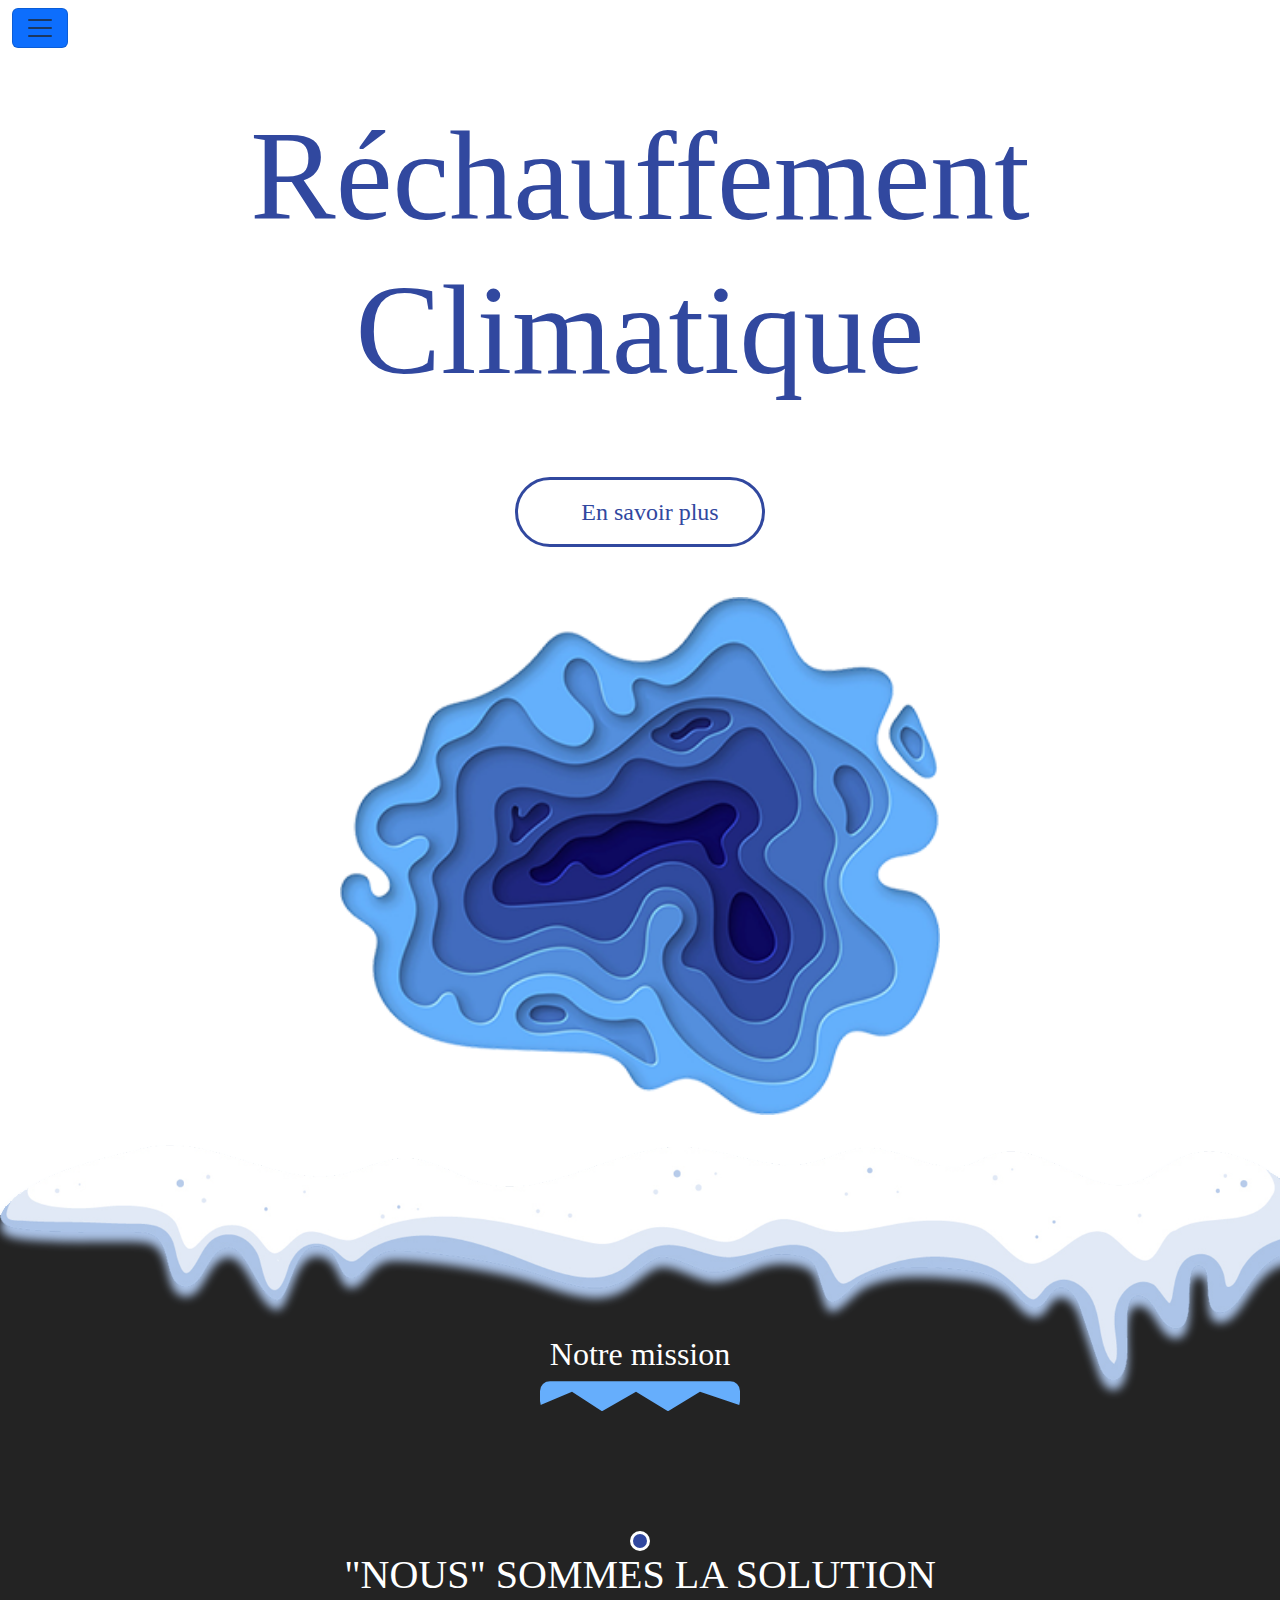
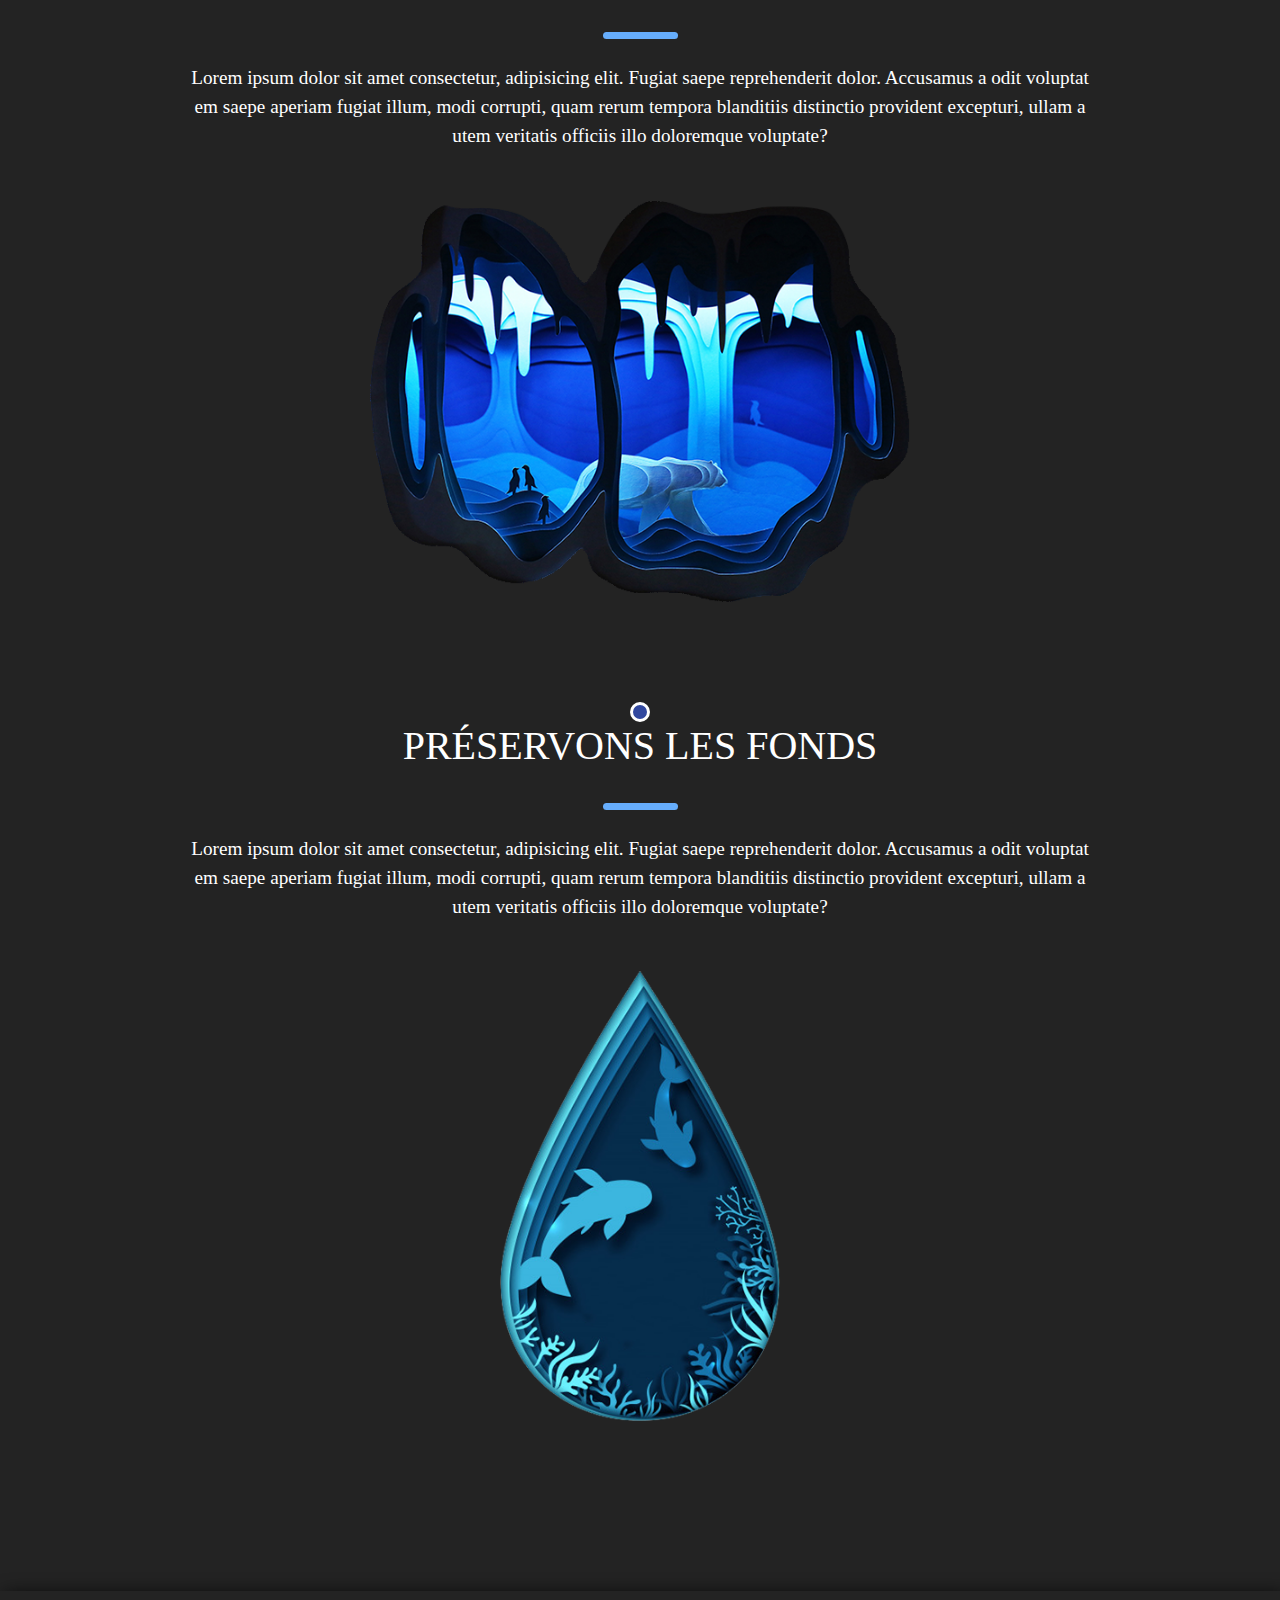
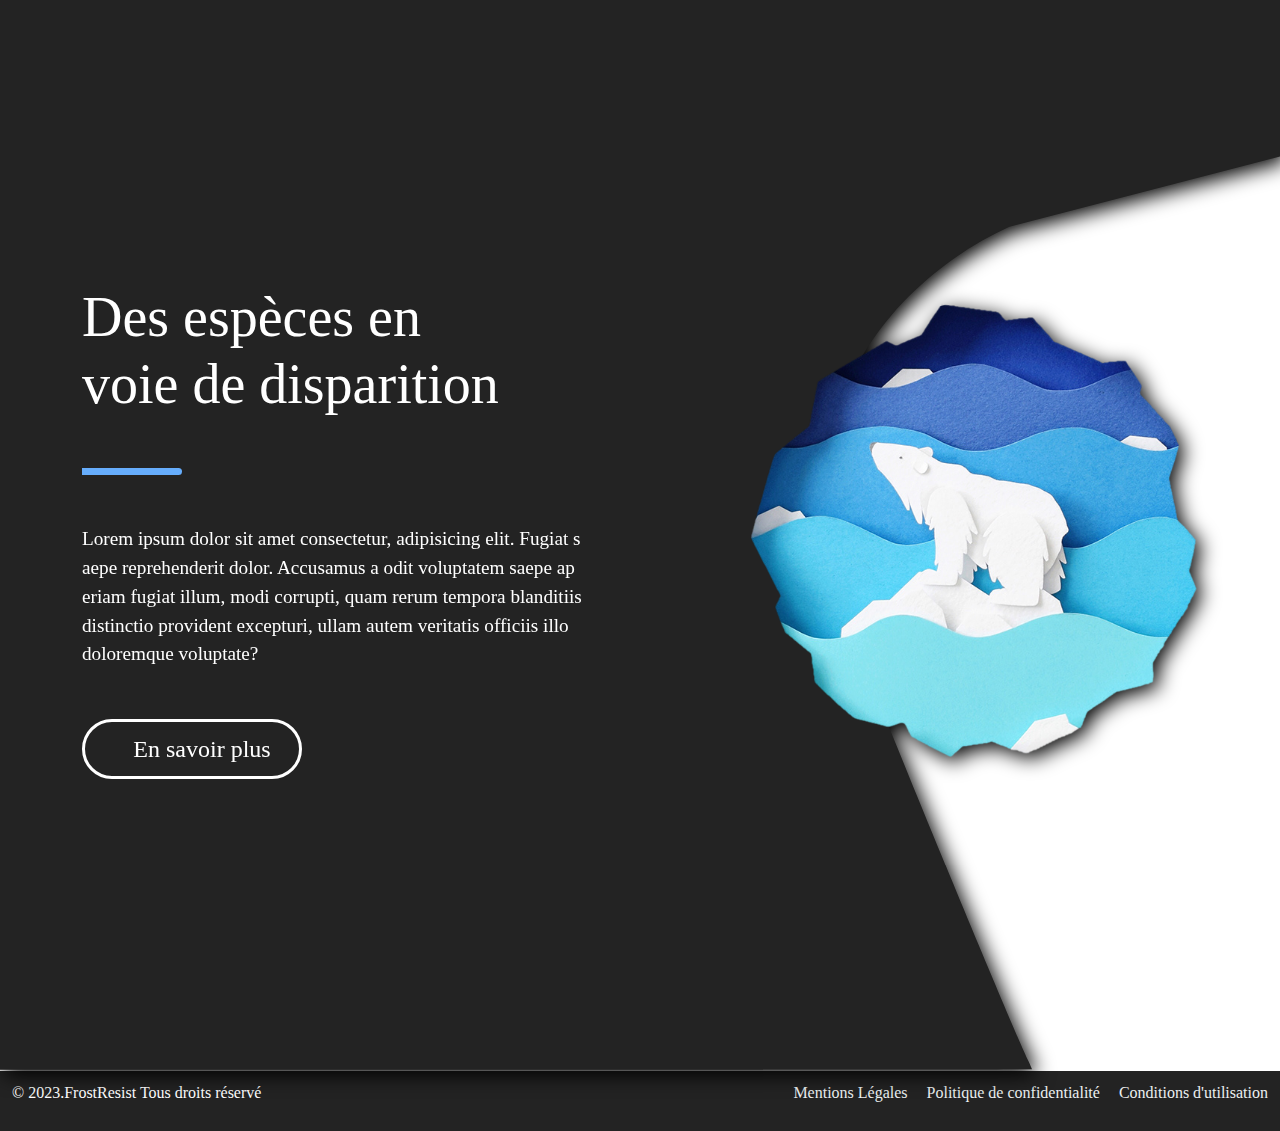
==== Pages/index.html @ 6182c0c3 "Add section footer" ====
<!DOCTYPE html>
<html lang="fr">

<head>
    <meta charset="UTF-8">
    <meta name="viewport" content="width=device-width, initial-scale=1.0">
    <link rel="stylesheet" href="../Assets/Bootstrap/bootstrap.min.css">
    <link rel="stylesheet" href="../Assets/CSS/styles.css">
    <link rel="stylesheet" href="https://cdnjs.cloudflare.com/ajax/libs/font-awesome/6.5.1/css/all.min.css"
        integrity="sha512-DTOQO9RWCH3ppGqcWaEA1BIZOC6xxalwEsw9c2QQeAIftl+Vegovlnee1c9QX4TctnWMn13TZye+giMm8e2LwA=="
        crossorigin="anonymous" referrerpolicy="no-referrer" />
    <link href="https://db.onlinewebfonts.com/c/6a17929c7360288d1242981da7712dc3?family=Torus+Notched" rel="stylesheet">
    <title>Climat</title>
</head>

<body>

    <!-- Start Header -->
    <header>
        <nav class="navbar navbar-light fixed-top">
            <div class="container-fluid">
              <button class="navbar-toggler bg-primary" type="button" data-bs-toggle="offcanvas" data-bs-target="#offcanvasDarkNavbar" aria-controls="offcanvasDarkNavbar" aria-label="Toggle navigation">
                <span class="navbar-toggler-icon"></span>
              </button>
              
              <div class="offcanvas offcanvas-start text-bg-light" tabindex="-1" id="offcanvasDarkNavbar" aria-labelledby="offcanvasDarkNavbarLabel">
                <div class="offcanvas-header">
                  <h5 class="offcanvas-title" id="offcanvasDarkNavbarLabel">Menu de Navigation</h5>
                  <button type="button" class="btn-close" data-bs-dismiss="offcanvas" aria-label="Close"></button>
                </div>
                <div class="offcanvas-body">
                  <ul class="navbar-nav justify-content-end flex-grow-1 pe-3">
                    <li class="nav-item">
                      <a class="nav-link" aria-current="page" href="#accueil">Accueil</a>
                    </li>
                    <li class="nav-item">
                      <a class="nav-link" href="#mission">Notre mission</a>
                    </li>
                    <li class="nav-item">
                      <a class="nav-link" href="#about">À propos</a>
                    </li>
                    <li class="nav-item last-item">
                      <a class="nav-link" href="#">Nos Évènements </a>
                    </li>
                  </ul>
                  <a class="navbar-brand logo" href="#accueil">
                    <img src="../Assets/img/logo.png" alt="logo">
                  </a>
                </div>
              </div>
            </div>
          </nav>
    </header>

    <!-- Section Accueil -->
    <section id="accueil">
        <div class="sec1">
            <div class="container">
                <h1>Réchauffement <br /> Climatique</h1>
                <a target="_blank" href="https://fr.wikipedia.org/wiki/R%C3%A9chauffement_climatique">
                    <button>En savoir plus <i class="fa-solid fa-arrow-right"></i></button>
                </a>
                <div class="bg-responsive">
                    <img src="../Assets/img/11.png" alt="bg-glace">
                </div>
            </div>
        </div>
    </section>

    <div class="transition">
        <img src="../Assets/img/10.png" alt="neige">
    </div>

    <!-- Section Nos Missions -->
    <section id="mission">
        <div class="sec2">
            <div class="container">
                <div class="title">
                    <h2>Notre mission</h2>
                </div>
                <div class="content content-top">
                    <div class="left">
                        <div class="titre">
                            <div class="point"></div>
                            <h3>"NOUS" SOMMES LA SOLUTION</h3>
                        </div>
                        <div class="separator"></div>
                        <p>Lorem ipsum dolor sit amet consectetur,
                            adipisicing elit. Fugiat saepe reprehenderit dolor. Accusamus a odit voluptatem saepe
                            aperiam fugiat illum, modi corrupti,
                            quam rerum tempora blanditiis distinctio provident excepturi, ullam autem veritatis officiis
                            illo doloremque voluptate? </p>
                    </div>
                    <div class="right">
                        <img src="../Assets/img/4.png" alt="grotte">
                    </div>
                </div>
                <div class="content content-bottom">
                    <div class="left">
                        <img src="../Assets/img/6.png" alt="grotte">
                    </div>
                    <div class="right">
                        <div class="titre">
                            <div class="point"></div>
                            <h3>PRÉSERVONS LES FONDS</h3>
                        </div>
                        <div class="separator"></div>
                        <p>Lorem ipsum dolor sit amet consectetur,
                            adipisicing elit. Fugiat saepe reprehenderit dolor. Accusamus a odit voluptatem saepe
                            aperiam fugiat illum, modi corrupti,
                            quam rerum tempora blanditiis distinctio provident excepturi, ullam autem veritatis officiis
                            illo doloremque voluptate?
                        </p>
                    </div>
                </div>
            </div>
        </div>
    </section>

    <!-- Section À Propos -->
    <section id="about">
        <div class="sec3">
            <div class="container">
                <div class="left">
                    <h3>Des espèces en <br />
                        voie de disparition
                    </h3>
                    <div class="separator"></div>
                    <p>Lorem ipsum dolor sit amet consectetur,
                        adipisicing elit. Fugiat saepe reprehenderit dolor. Accusamus a odit voluptatem saepe
                        aperiam fugiat illum, modi corrupti,
                        quam rerum tempora blanditiis distinctio provident excepturi, ullam autem veritatis officiis
                        illo doloremque voluptate?
                    </p>
                    <a target="_blank"
                        href="https://www.thecanadianencyclopedia.ca/fr/article/animaux-arctiques-en-voie-de-disparition-editorial">
                        <button>En savoir plus <i class="fa-solid fa-arrow-right"></i></button>
                    </a>
                </div>
                <div class="right">
                    <img src="../Assets/img/2.png" alt="ours">
                </div>
            </div>
        </div>
    </section>

    <!-- Footer -->
    <footer>
        <div class="container-fluid">
            <div class="row">
                <div class="col-md-6">
                    <p>&copy; 2023.FrostResist  Tous droits réservé</p>
                </div>
                <div class="col-md-6">
                    <ul class="footer-links">
                        <li><a href="#">Mentions Légales</a></li>
                        <li><a href="#">Politique de confidentialité</a></li>
                        <li><a href="#">Conditions d'utilisation</a></li>
                    </ul>
                </div>
            </div>
        </div>
    </footer>
    <script src="../Assets/Bootstrap/bootstrap.bundle.min.js"></script>
</body>

</html>
---- Assets/CSS/styles.css ----
* {
    margin: 0;
    padding: 0;
    list-style: none;
    box-sizing: border-box;
    text-decoration: none;
    font-family: "poppins";
    scroll-behavior: smooth;
}

h1,
h2,
h3,
h4,
h5,
h6,
button {
    font-family: "Torus Notched";
}

body {
    overflow-x: hidden;
    max-width: 1920px;
    margin: 0 auto;
}

/*** Header ***/

.offcanvas-title {
    color: #31489f;
    font-size: 2em;
}

.offcanvas-body {
    background-color: #66adfc;
    color: white;
    text-align: center;
}

.navbar-nav .nav-link {
    color: white;
    font-size: 1.5em;
    border-bottom: 2px solid rgba(255,255,255,.10);
    text-align: left;
}

.navbar-nav .last-item {
    margin-bottom: 50px; /* Ajoutez l'espace entre le dernier lien et le logo */
}

.navbar-brand img {
    max-width: 100px;
    height: 100px;
}

/*** Section 1 ***/

@media (min-width: 1500px) {
    .sec1 {
        height: 100vh;
        width: 100%;
        background-image: url(../img/13.png);
        background-repeat: no-repeat;
        background-position: top right;
    }

    .bg-responsive {
        display: none;
    }
}

.sec1 .container {
    width: 1500px;
    height: 100%;
    margin: 0 auto;
    display: flex;
    flex-direction: column;
    justify-content: center;
}

.sec1 h1 {
    color: #31489f;
    font-size: 8em;
    margin-bottom: 70px;
}

.sec1 button::before {
    content: "";
    position: absolute;
    height: 70px;
    width: 280px;
    background-color: #31489f;
    border-radius: 50px;
    top: -2px;
    left: -2px;
    transform: translate(-100%);
    transition: 0.3s;
    z-index: -1;
}

.sec1 button {
    position: relative;
    height: 70px;
    width: 250px;
    background-color: #FFFFFF;
    border: 3px solid #31489f;
    border-radius: 50px;
    font-size: 1.5em;
    color: #31489f;
    transition: 0.3s;
    z-index: 2;
    overflow: hidden;
}

.sec1 button:hover::before,
.sec3 button:hover::before {
    transform: translate(0%);
}

.sec1 button:hover {
    color: #FFFFFF;
    width: 280px;
}

.sec1 button i,
.sec3 button i {
    transform: scale(0);
    margin: -10px;
    transition: 0.3s;
}

.sec1 button:hover i,
.sec3 button:hover i {
    transform: scale(1);
    margin-left: 10px;
}

@media (max-width: 1500px) {
    .sec1 .container {
        text-align: center;
        justify-content: center;
        width: 100%;
    }

    .sec1 {
        height: 100%;
        margin-top: 100px;
        padding-bottom: 100px;
    }

    .sec1 .bg-responsive {
        margin-top: 50px;
    }

    .sec1 .bg-responsive img {
        width: 600px;
    }
}

@media (max-width: 950px) {
    .sec1 h1 {
        font-size: 6em;
        margin-bottom: 60px;
    }

    .sec1 button {
        z-index: 0;
    }
}

@media (max-width: 700px) {
    .sec1 .bg-responsive img {
        width: 80%;
    }

    .sec1 h1 {
        font-size: 4em;
    }
}

@media (max-width: 700px) {
    .sec1 h1 {
        font-size: 3em;
    }

    .sec1 button {
        z-index: 0;
    }

    .h2, h2 {
        font-size: 4rem;
    }
}

/*** Transition ***/

.transition {
    width: 105%;
    position: absolute;
    transform: translateY(-30%);
}

.transition img {
    width: 100%;
    filter: drop-shadow(0px 10px 5px #acc4e8);
}

/*** Section 2 ***/

.sec2 {
    position: relative;
    z-index: -1;
    background-color: #232323;
    padding: 120px 0;
}

.sec2 .container {
    width: 1500px;
    margin: 0 auto;
    display: flex;
    flex-direction: column;
    align-items: center;
}

.sec2 .title {
    position: relative;
    width: 100%;
    text-align: center;
    color: #FFFFFF;
    font-size: 3em;
    margin-bottom: 100px;
}

.sec2 .title::before {
    content: "";
    position: absolute;
    height: 30px;
    width: 200px;
    border-radius: 10px;
    background-color: #66aefc;
    clip-path: polygon(0 0, 100% 0, 100% 80%, 80% 35%, 64% 100%, 48% 35%, 31% 100%, 16% 35%, 0 80%);
    top: 100%;
    left: 50%;
    transform: translateX(-50%);
}

.sec2 .content {
    color: #FFFFFF;
}

.sec2 h3 {
    font-size: 2.5em;
}

.sec2 .titre {
    display: flex;
    align-items: center;
}

.sec2 .point {
    width: 20px;
    height: 20px;
    margin-right: 20px;
    background-color: #31489f;
    border: 3px solid #FFFFFF;
    border-radius: 50%;
}

.sec2 .separator {
    width: 75px;
    height: 7px;
    background-color: #66adfc;
    border-radius: 0 50px 50px 0;
    margin: 25px 0;
}

.sec2 p {
    font-size: 1.2em;
    max-width: 600px;
    line-break: anywhere;
}

.content {
    width: 100%;
    display: flex;
    flex-direction: row;
    align-items: center;
    justify-content: space-around;
}

@media (min-width: 1500px) {
    .content-top .left {
        max-width: 700px;
    }

    .content-bottom .right {
        max-width: 700px;
    }

    .h2, h2 {
        font-size: 6rem;
    }
}


@media (max-width: 1500px) {

    .sec2 .content {
        margin: 50px 0;
    }

    .sec2 .content img {
        width: 90%;
    }

    .sec2 .content-top {
        flex-direction: column;
    }

    .sec2 .content-bottom {
        flex-direction: column-reverse;
    }

    .sec2 .container {
        width: 100%;
        text-align: center;
    }

    .sec2 p {
        max-width: 900px;
        margin: 0 50px;
    }

    .content-top .left {
        display: flex;
        flex-direction: column;
        align-items: center;
        margin-bottom: 50px;
    }

    .sec2 .content-bottom .right {
        display: flex;
        flex-direction: column;
        align-items: center;
        margin-bottom: 50px;
    }

    .sec2 .separator {
        border-radius: 50px;
    }

    .sec2 .titre {
        justify-content: center;
        flex-direction: column;
    }

    .sec2 .point {
        margin-right: 0;
    }
}

/*** Section 3 ***/

.sec3 {
    position: relative;
    z-index: 1;
    overflow: hidden;
    height: 1080px;
    background-image: url(../svg/1.svg);
    background-repeat: no-repeat;
    background-size: cover;
    display: flex;
    align-items: center;
    filter: drop-shadow(5px 5px 10px #000);
}

.sec3 .container {
    width: 100%;
    margin: 0 auto;
    display: flex;
    flex-direction: row;
    align-items: center;
    justify-content: space-between;
}

.sec3 h3 {
    color: #FFFFFF;
    max-width: 600px;
    font-size: 3.5em;
}

.sec3 .separator {
    width: 100px;
    height: 7px;
    background-color: #66adfc;
    border-radius: 0 50px 50px 0;
    margin: 50px 0;
}

.sec3 p {
    font-size: 1.2em;
    color: #FFFFFF;
    max-width: 500px;
    line-break: anywhere;
    margin-bottom: 50px;
}

.sec3 button::before {
    content: "";
    position: absolute;
    height: 70px;
    width: 280px;
    background-color: #FFFFFF;
    border-radius: 50px;
    top: -2px;
    left: -2px;
    transform: translate(-100%);
    transition: 0.3s;
    z-index: -1;
}

.sec3 button {
    position: relative;
    height: 60px;
    width: 220px;
    background-color: transparent;
    border: 3px solid #FFFFFF;
    border-radius: 50px;
    font-size: 1.5em;
    color: #FFFFFF;
    transition: 0.3s;
    z-index: 2;
    overflow: hidden;
}

.sec3 button:hover {
    color: #31489f;
    width: 280px;
}

.sec3 .right img {
    width: 100%;
}

@media (max-width: 1500px) {
    .sec3 .right {
        max-width: 450px;
        text-align: center;
    }
}

@media (max-width: 1050px) {
    .sec3 .container {
        flex-direction: column;
    }

    .sec3 .left {
        display: flex;
        flex-direction: column;
        justify-content: center;
        align-items: center;
        text-align: center;
    }

    .sec3 h3 {
        font-size: 3em;
    }

    .sec3 .separator {
        border-radius: 50px;
    }

    .sec3 p {
       margin: 0 20px;
    }

    .sec3 button {
        margin: 50px 0;
     }

    .sec3 .right img {
        width: 80%;
    }
}

/*** Footer ***/

footer {
    background-color: #232323;
    color: #fff; 
    padding: 10px 0; 
}

.footer p {
    margin: 0;
}

.footer-links {
    list-style: none;
    padding: 0;
    text-align: right;
}

.footer-links li {
    display: inline-block;
    margin-left: 15px;
}

.footer-links a {
    color: #ecf0f1;
    text-decoration: none;
}

@media screen and (max-width: 768px) {
    .footer-links a {
        display: block;
        text-align: center;
        margin-bottom: 10px;
    }
}
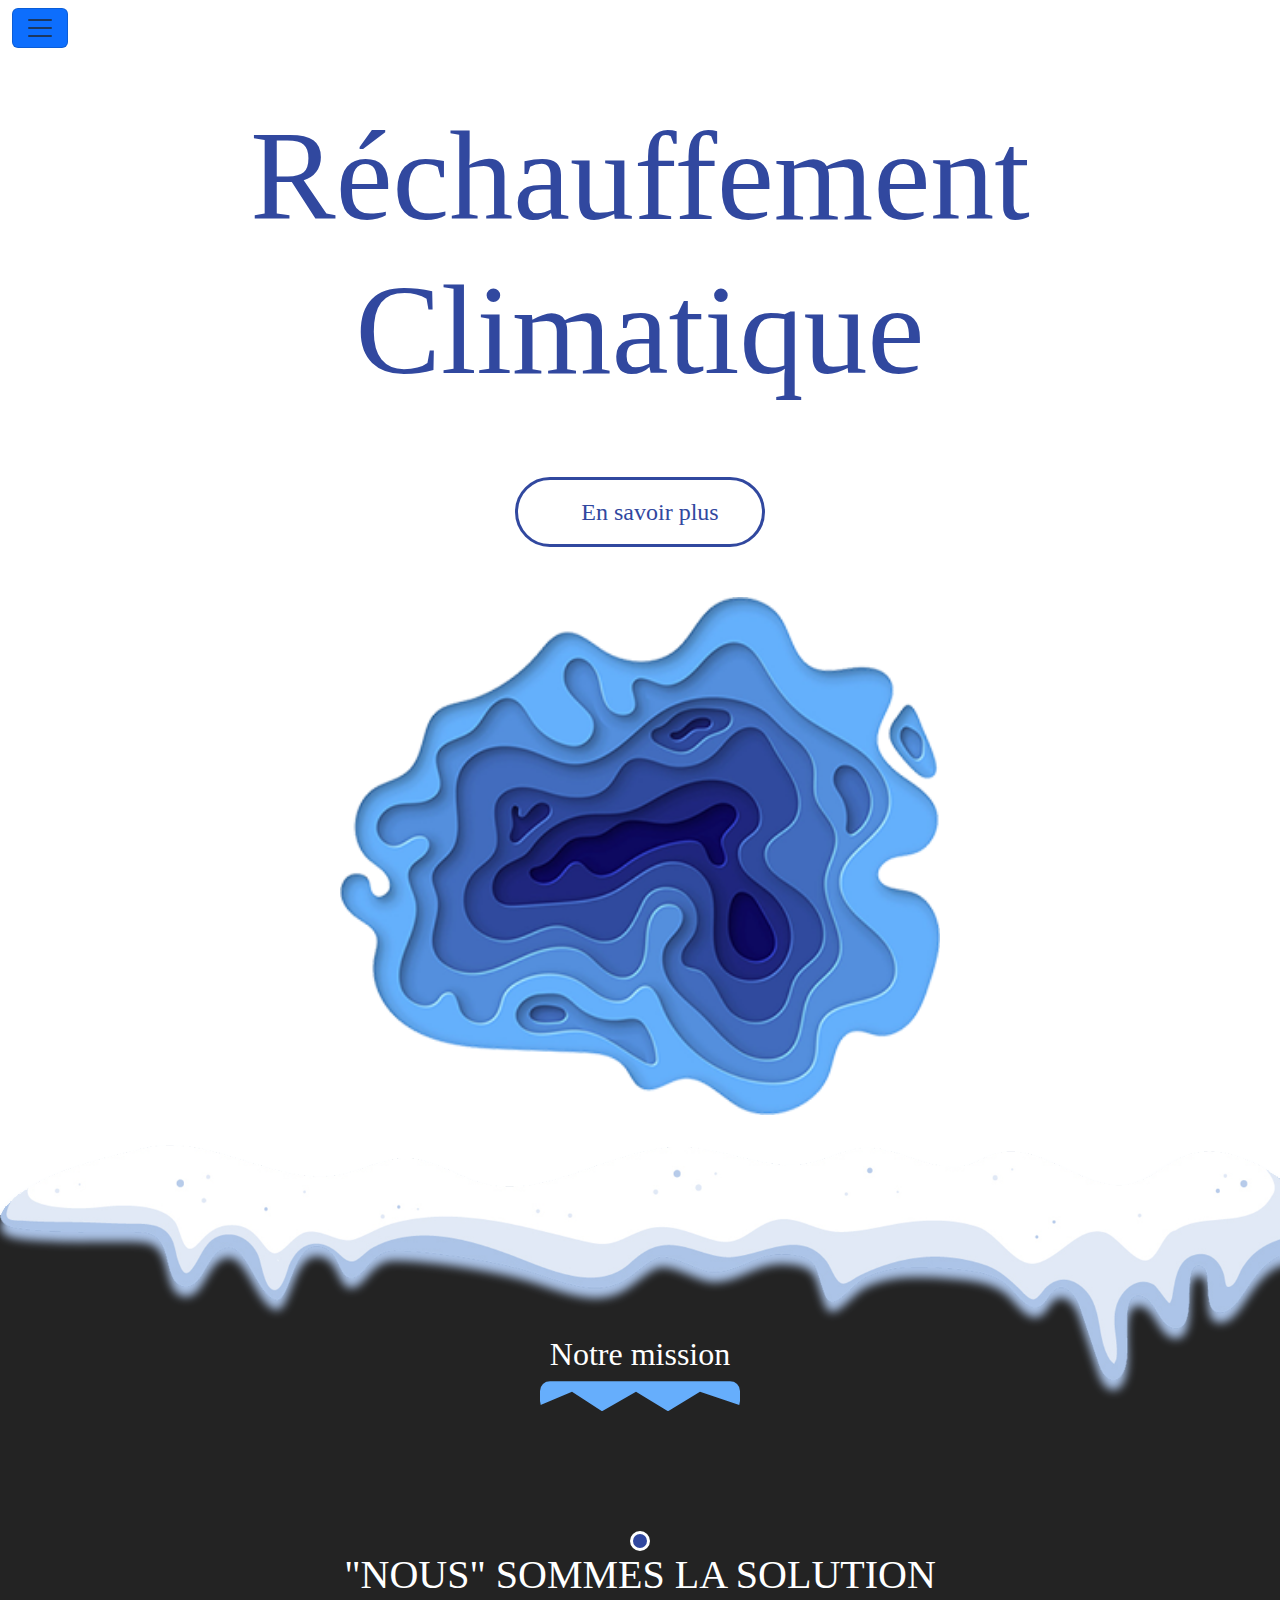
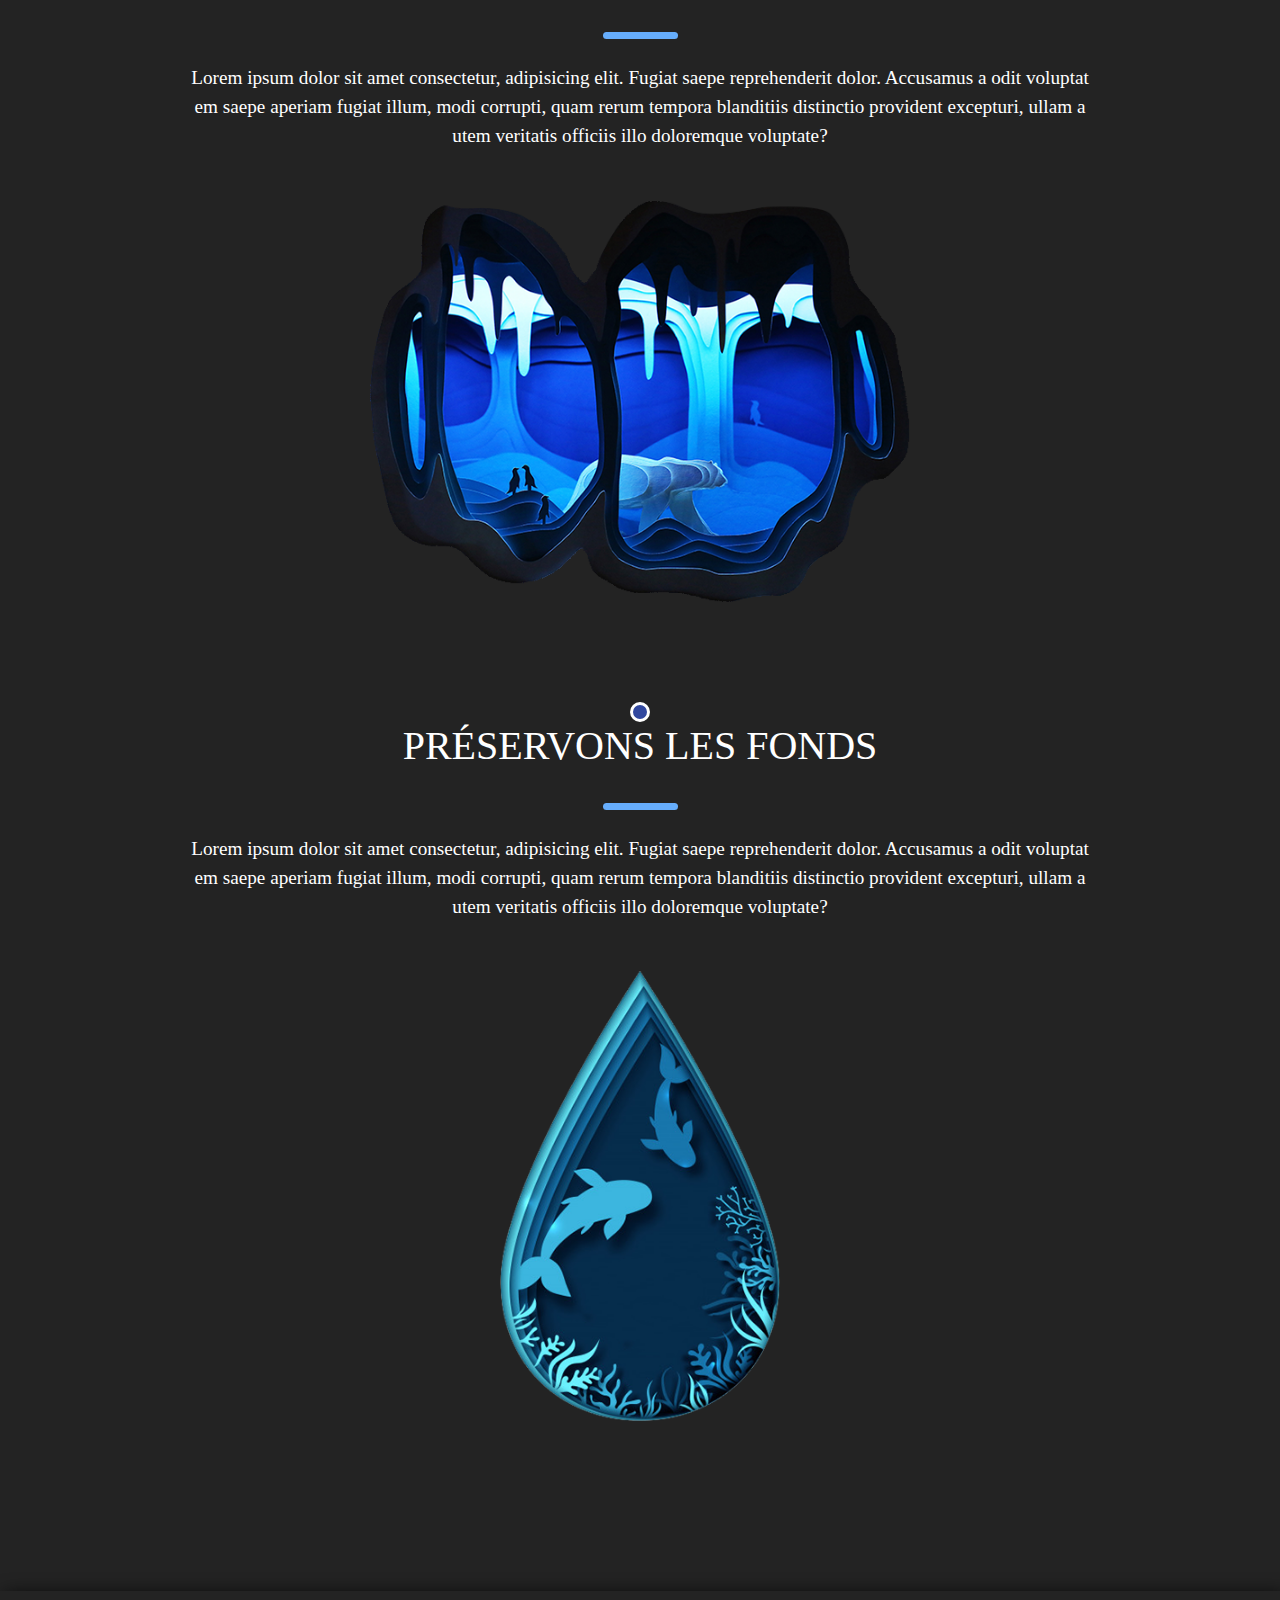
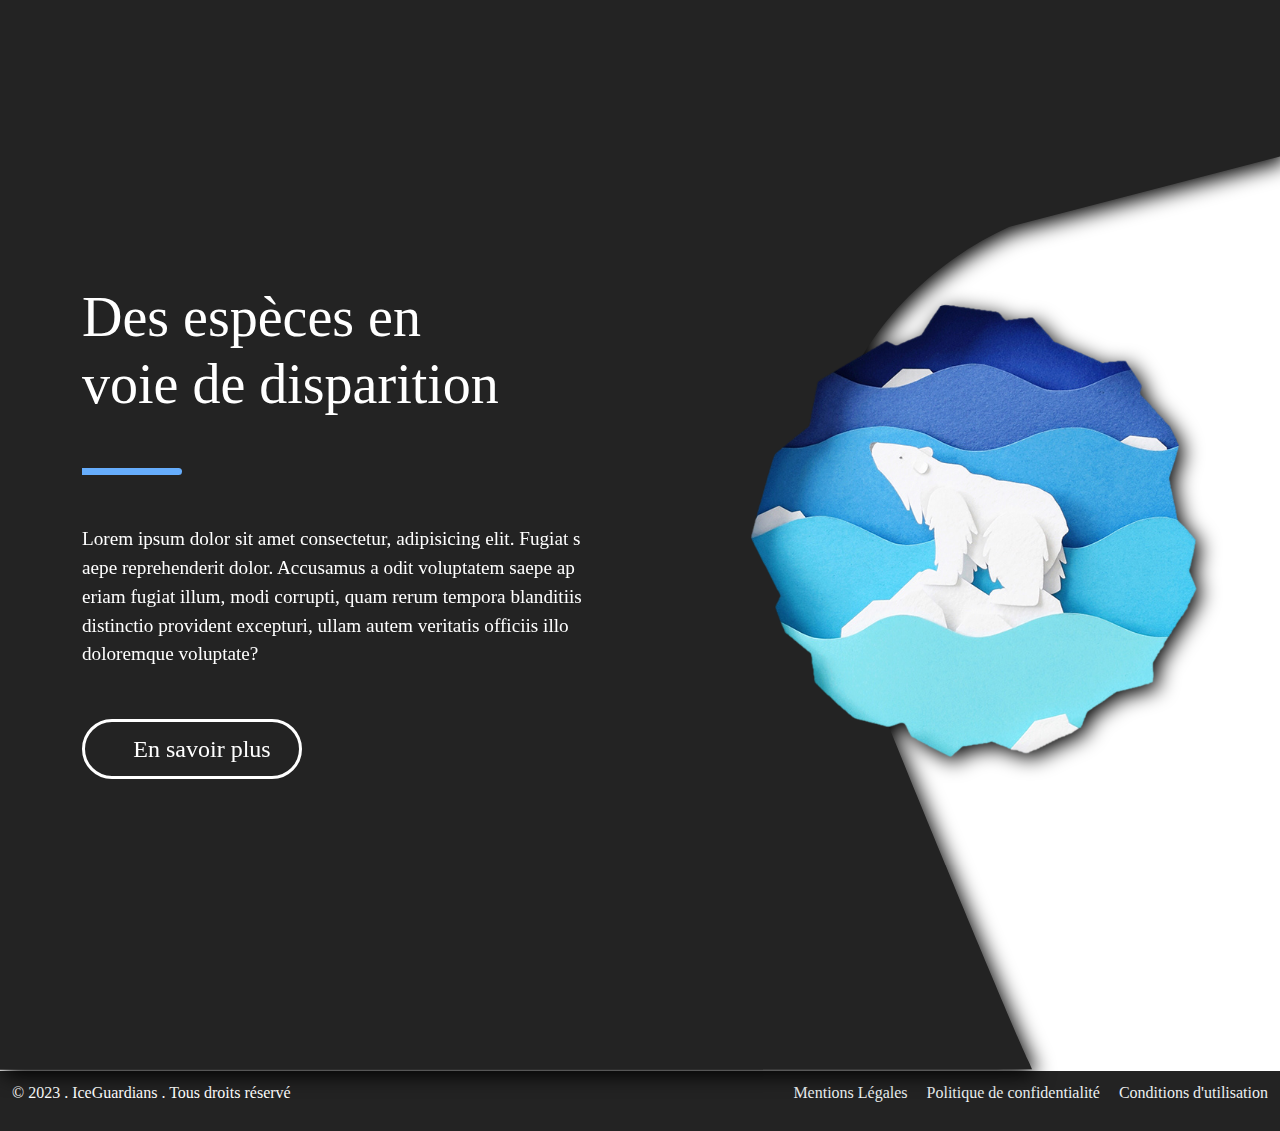
==== commit 8183484b: "Add title to my website" ====
--- a/Pages/index.html
+++ b/Pages/index.html
@@ -10,7 +10,7 @@
         integrity="sha512-DTOQO9RWCH3ppGqcWaEA1BIZOC6xxalwEsw9c2QQeAIftl+Vegovlnee1c9QX4TctnWMn13TZye+giMm8e2LwA=="
         crossorigin="anonymous" referrerpolicy="no-referrer" />
     <link href="https://db.onlinewebfonts.com/c/6a17929c7360288d1242981da7712dc3?family=Torus+Notched" rel="stylesheet">
-    <title>Climat</title>
+    <title>IceGuardians</title>
 </head>
 
 <body>
@@ -149,7 +149,7 @@
         <div class="container-fluid">
             <div class="row">
                 <div class="col-md-6">
-                    <p>&copy; 2023.FrostResist  Tous droits réservé</p>
+                    <p>&copy; 2023 . IceGuardians . Tous droits réservé</p>
                 </div>
                 <div class="col-md-6">
                     <ul class="footer-links">
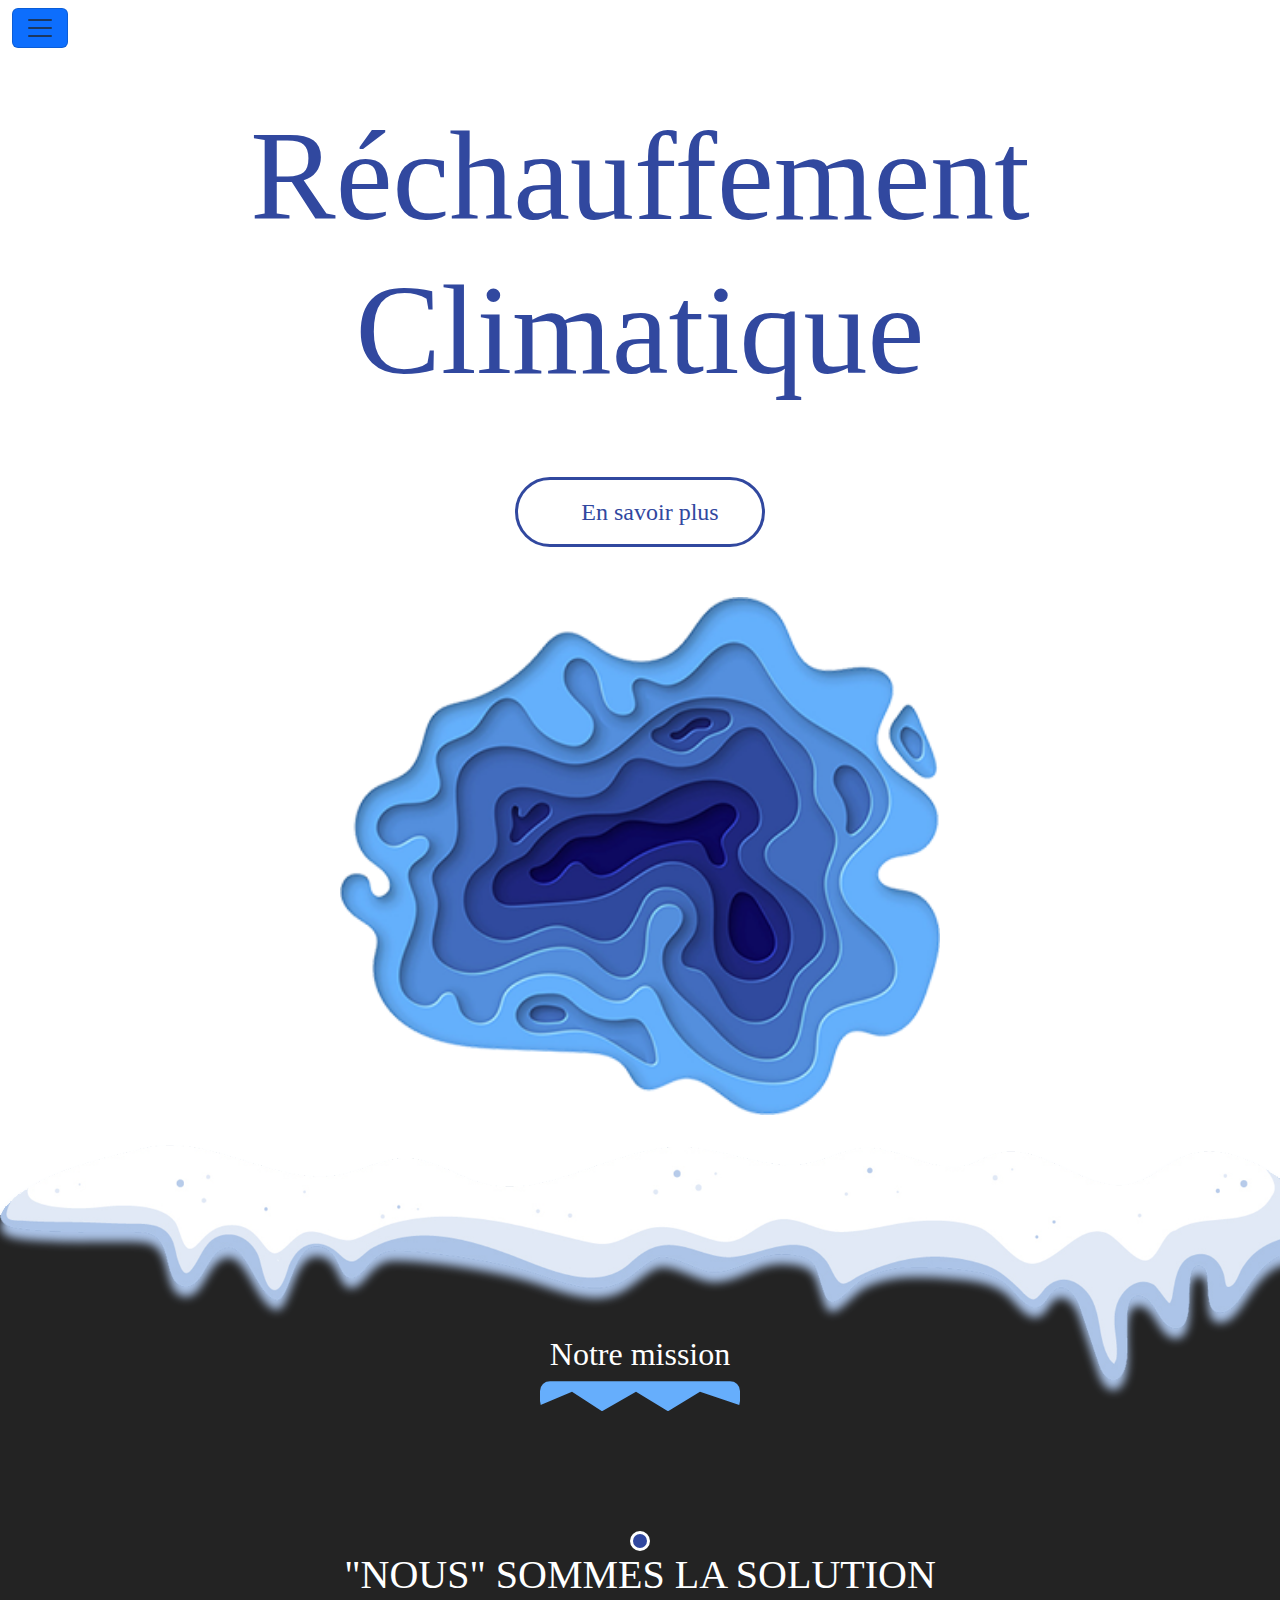
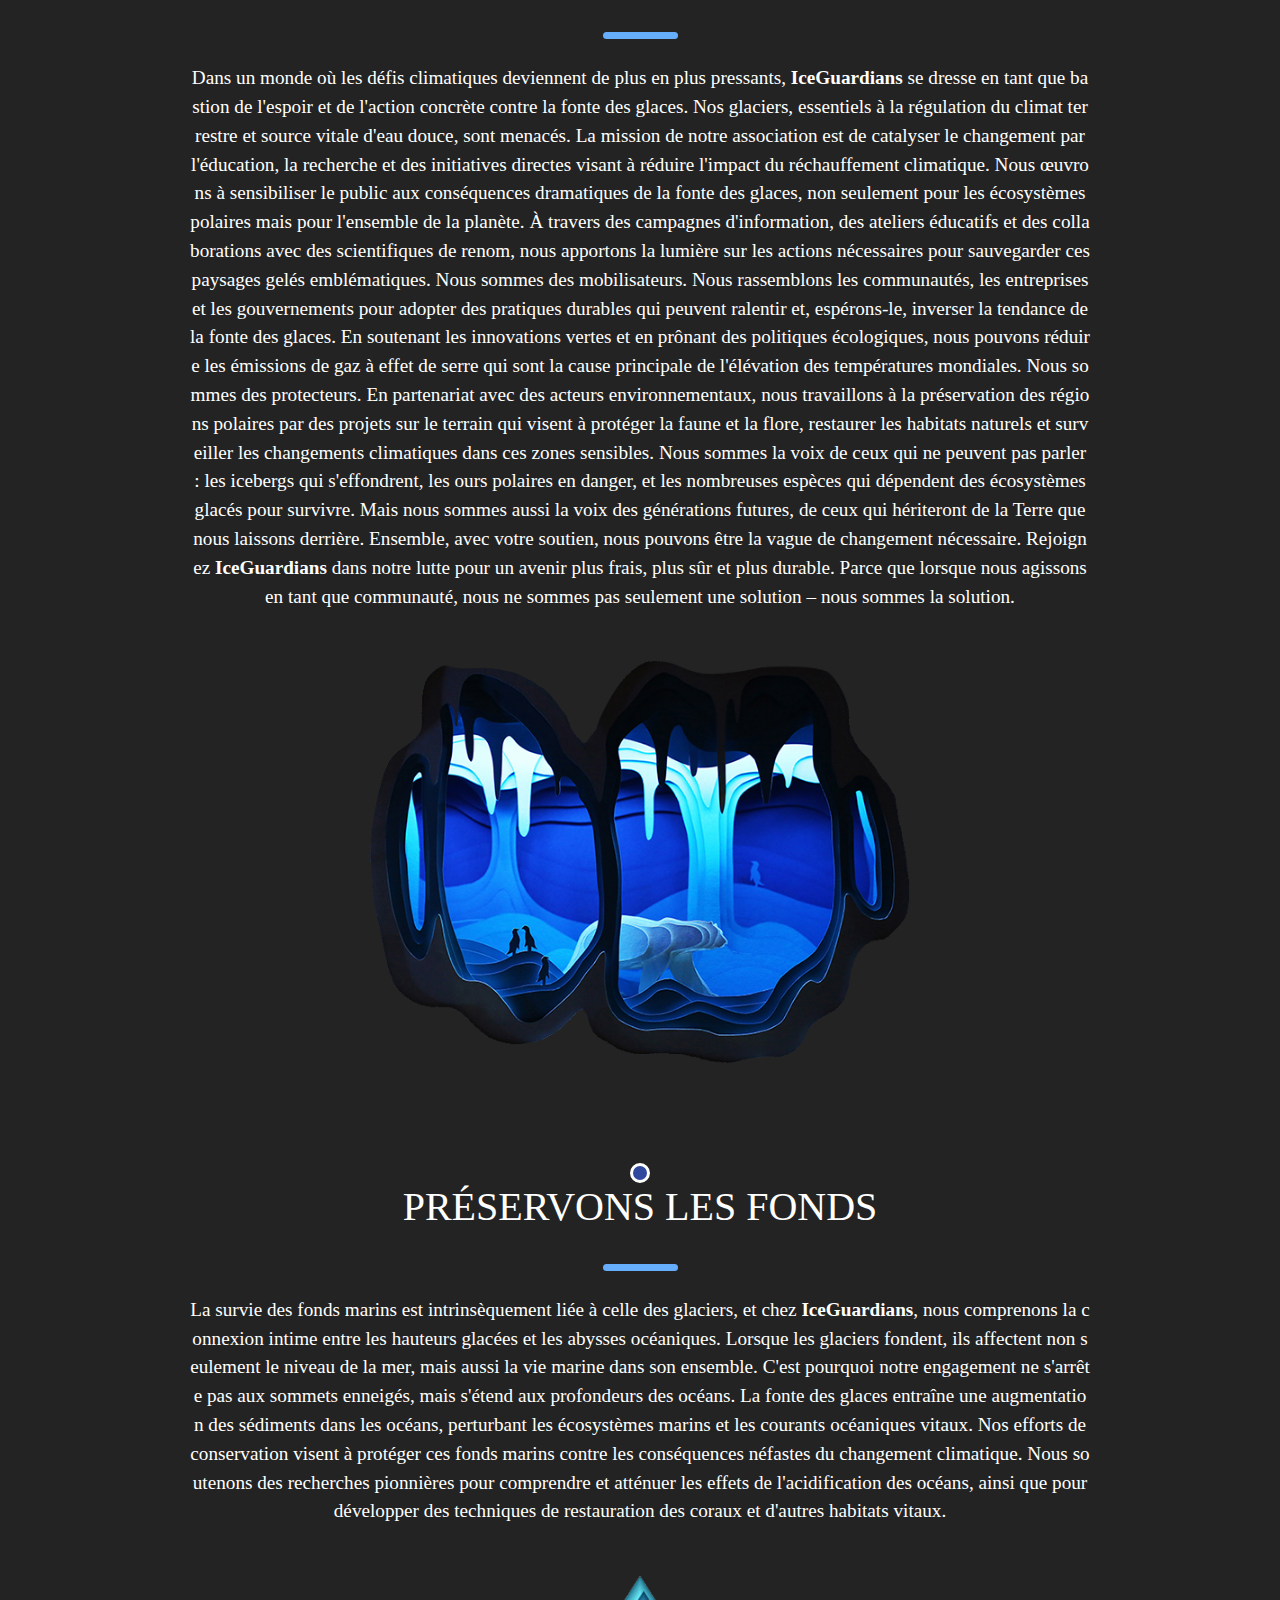
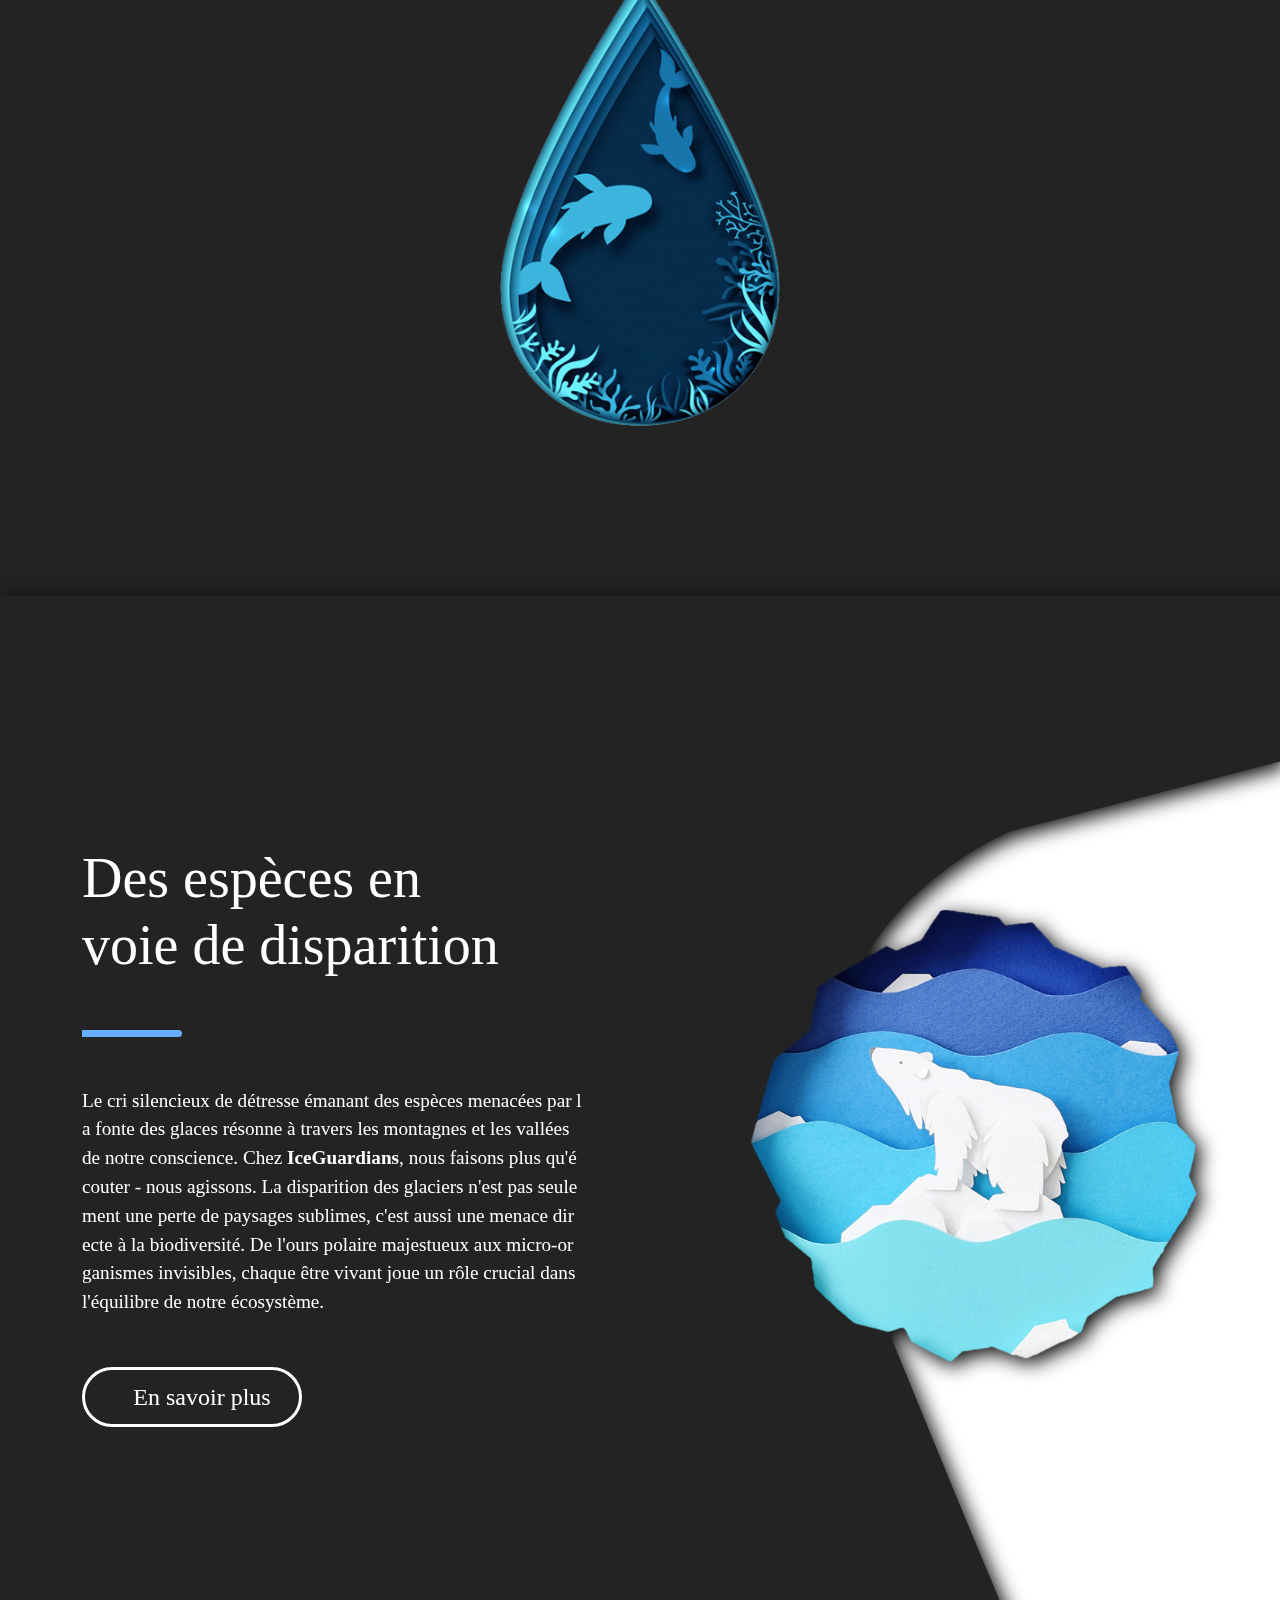
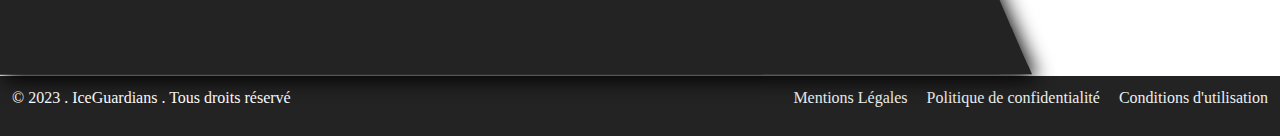
==== commit 007e6596: "Add paragraphe in my section" ====
--- a/Pages/index.html
+++ b/Pages/index.html
@@ -85,11 +85,12 @@
                             <h3>"NOUS" SOMMES LA SOLUTION</h3>
                         </div>
                         <div class="separator"></div>
-                        <p>Lorem ipsum dolor sit amet consectetur,
-                            adipisicing elit. Fugiat saepe reprehenderit dolor. Accusamus a odit voluptatem saepe
-                            aperiam fugiat illum, modi corrupti,
-                            quam rerum tempora blanditiis distinctio provident excepturi, ullam autem veritatis officiis
-                            illo doloremque voluptate? </p>
+                        <p>Dans un monde où les défis climatiques deviennent de plus en plus pressants, <b>IceGuardians</b> se dresse en tant que bastion de l'espoir et de l'action concrète contre la fonte des glaces. Nos glaciers, essentiels à la régulation du climat terrestre et source vitale d'eau douce, sont menacés. La mission de notre association est de catalyser le changement par l'éducation, la recherche et des initiatives directes visant à réduire l'impact du réchauffement climatique.
+                            Nous œuvrons à sensibiliser le public aux conséquences dramatiques de la fonte des glaces, non seulement pour les écosystèmes polaires mais pour l'ensemble de la planète. À travers des campagnes d'information, des ateliers éducatifs et des collaborations avec des scientifiques de renom, nous apportons la lumière sur les actions nécessaires pour sauvegarder ces paysages gelés emblématiques.
+                            Nous sommes des mobilisateurs. Nous rassemblons les communautés, les entreprises et les gouvernements pour adopter des pratiques durables qui peuvent ralentir et, espérons-le, inverser la tendance de la fonte des glaces. En soutenant les innovations vertes et en prônant des politiques écologiques, nous pouvons réduire les émissions de gaz à effet de serre qui sont la cause principale de l'élévation des températures mondiales.
+                            Nous sommes des protecteurs. En partenariat avec des acteurs environnementaux, nous travaillons à la préservation des régions polaires par des projets sur le terrain qui visent à protéger la faune et la flore, restaurer les habitats naturels et surveiller les changements climatiques dans ces zones sensibles. 
+                            Nous sommes la voix de ceux qui ne peuvent pas parler : les icebergs qui s'effondrent, les ours polaires en danger, et les nombreuses espèces qui dépendent des écosystèmes glacés pour survivre. Mais nous sommes aussi la voix des générations futures, de ceux qui hériteront de la Terre que nous laissons derrière.
+                            Ensemble, avec votre soutien, nous pouvons être la vague de changement nécessaire. Rejoignez <b>IceGuardians</b> dans notre lutte pour un avenir plus frais, plus sûr et plus durable. Parce que lorsque nous agissons en tant que communauté, nous ne sommes pas seulement une solution – nous sommes la solution. </p>
                     </div>
                     <div class="right">
                         <img src="../Assets/img/4.png" alt="grotte">
@@ -105,11 +106,8 @@
                             <h3>PRÉSERVONS LES FONDS</h3>
                         </div>
                         <div class="separator"></div>
-                        <p>Lorem ipsum dolor sit amet consectetur,
-                            adipisicing elit. Fugiat saepe reprehenderit dolor. Accusamus a odit voluptatem saepe
-                            aperiam fugiat illum, modi corrupti,
-                            quam rerum tempora blanditiis distinctio provident excepturi, ullam autem veritatis officiis
-                            illo doloremque voluptate?
+                        <p>La survie des fonds marins est intrinsèquement liée à celle des glaciers, et chez <b>IceGuardians</b>, nous comprenons la connexion intime entre les hauteurs glacées et les abysses océaniques. Lorsque les glaciers fondent, ils affectent non seulement le niveau de la mer, mais aussi la vie marine dans son ensemble. C'est pourquoi notre engagement ne s'arrête pas aux sommets enneigés, mais s'étend aux profondeurs des océans.
+                        La fonte des glaces entraîne une augmentation des sédiments dans les océans, perturbant les écosystèmes marins et les courants océaniques vitaux. Nos efforts de conservation visent à protéger ces fonds marins contre les conséquences néfastes du changement climatique. Nous soutenons des recherches pionnières pour comprendre et atténuer les effets de l'acidification des océans, ainsi que pour développer des techniques de restauration des coraux et d'autres habitats vitaux.
                         </p>
                     </div>
                 </div>
@@ -126,11 +124,11 @@
                         voie de disparition
                     </h3>
                     <div class="separator"></div>
-                    <p>Lorem ipsum dolor sit amet consectetur,
-                        adipisicing elit. Fugiat saepe reprehenderit dolor. Accusamus a odit voluptatem saepe
-                        aperiam fugiat illum, modi corrupti,
-                        quam rerum tempora blanditiis distinctio provident excepturi, ullam autem veritatis officiis
-                        illo doloremque voluptate?
+                    <p>Le cri silencieux de détresse émanant des espèces menacées par la fonte des glaces résonne à travers les montagnes et 
+                        les vallées de notre conscience. Chez <b>IceGuardians</b>, nous faisons plus qu'écouter - nous agissons. 
+                        La disparition des glaciers n'est pas seulement une perte de paysages sublimes, c'est aussi une menace directe à la biodiversité. 
+                        De l'ours polaire majestueux aux micro-organismes invisibles, chaque être vivant joue un rôle crucial dans l'équilibre de notre 
+                        écosystème.     
                     </p>
                     <a target="_blank"
                         href="https://www.thecanadianencyclopedia.ca/fr/article/animaux-arctiques-en-voie-de-disparition-editorial">
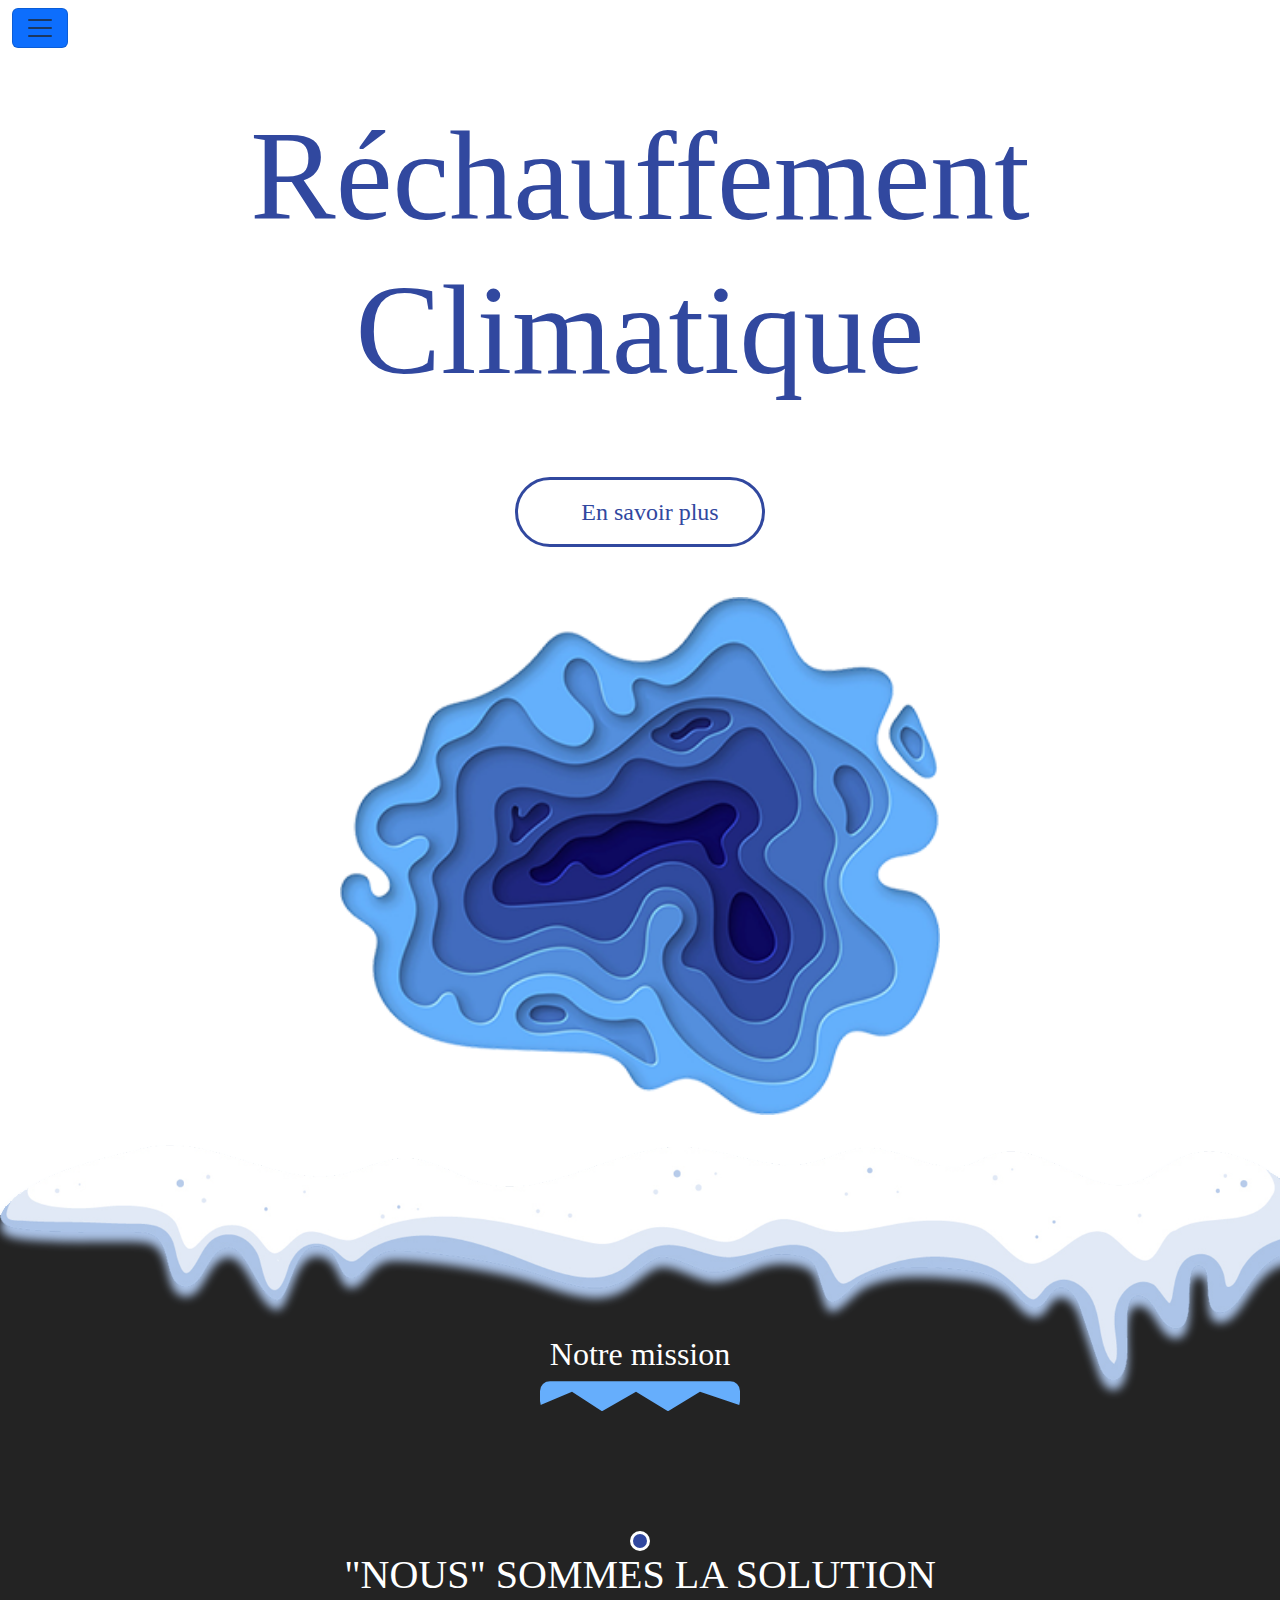
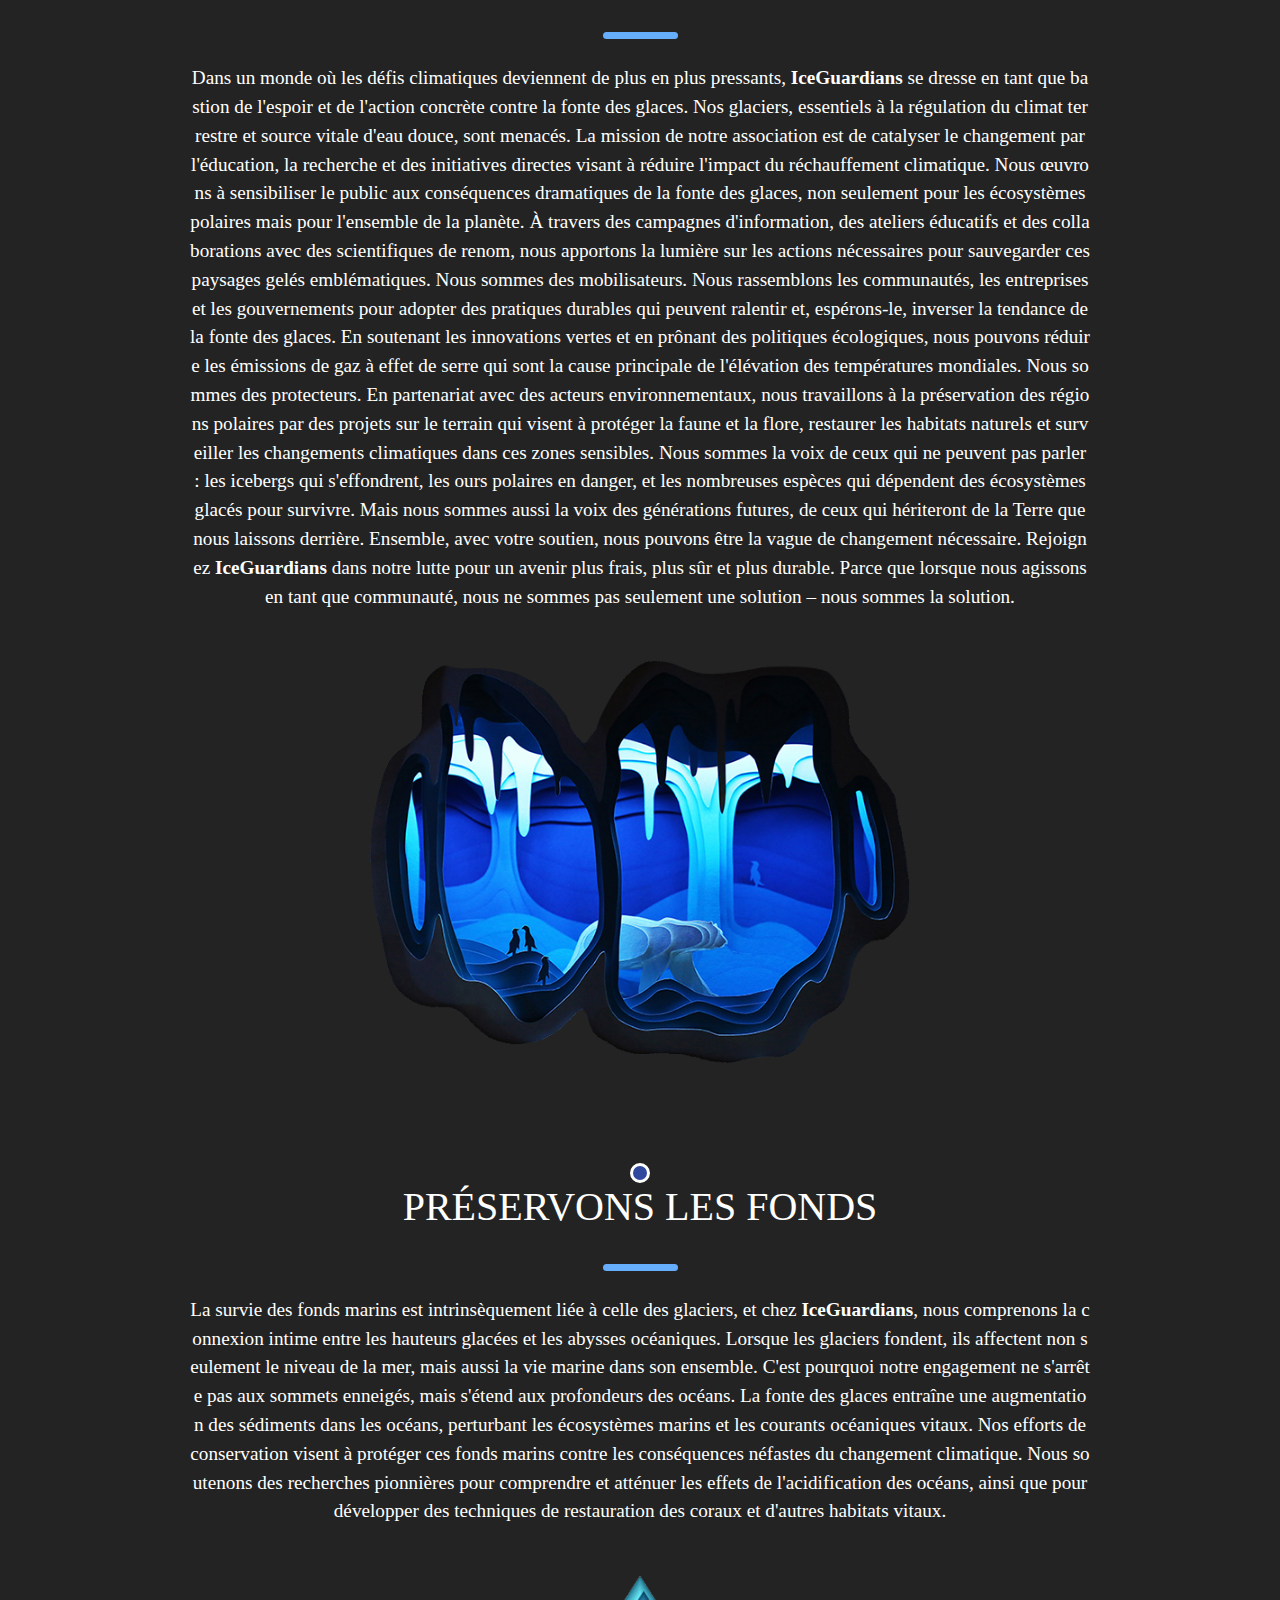
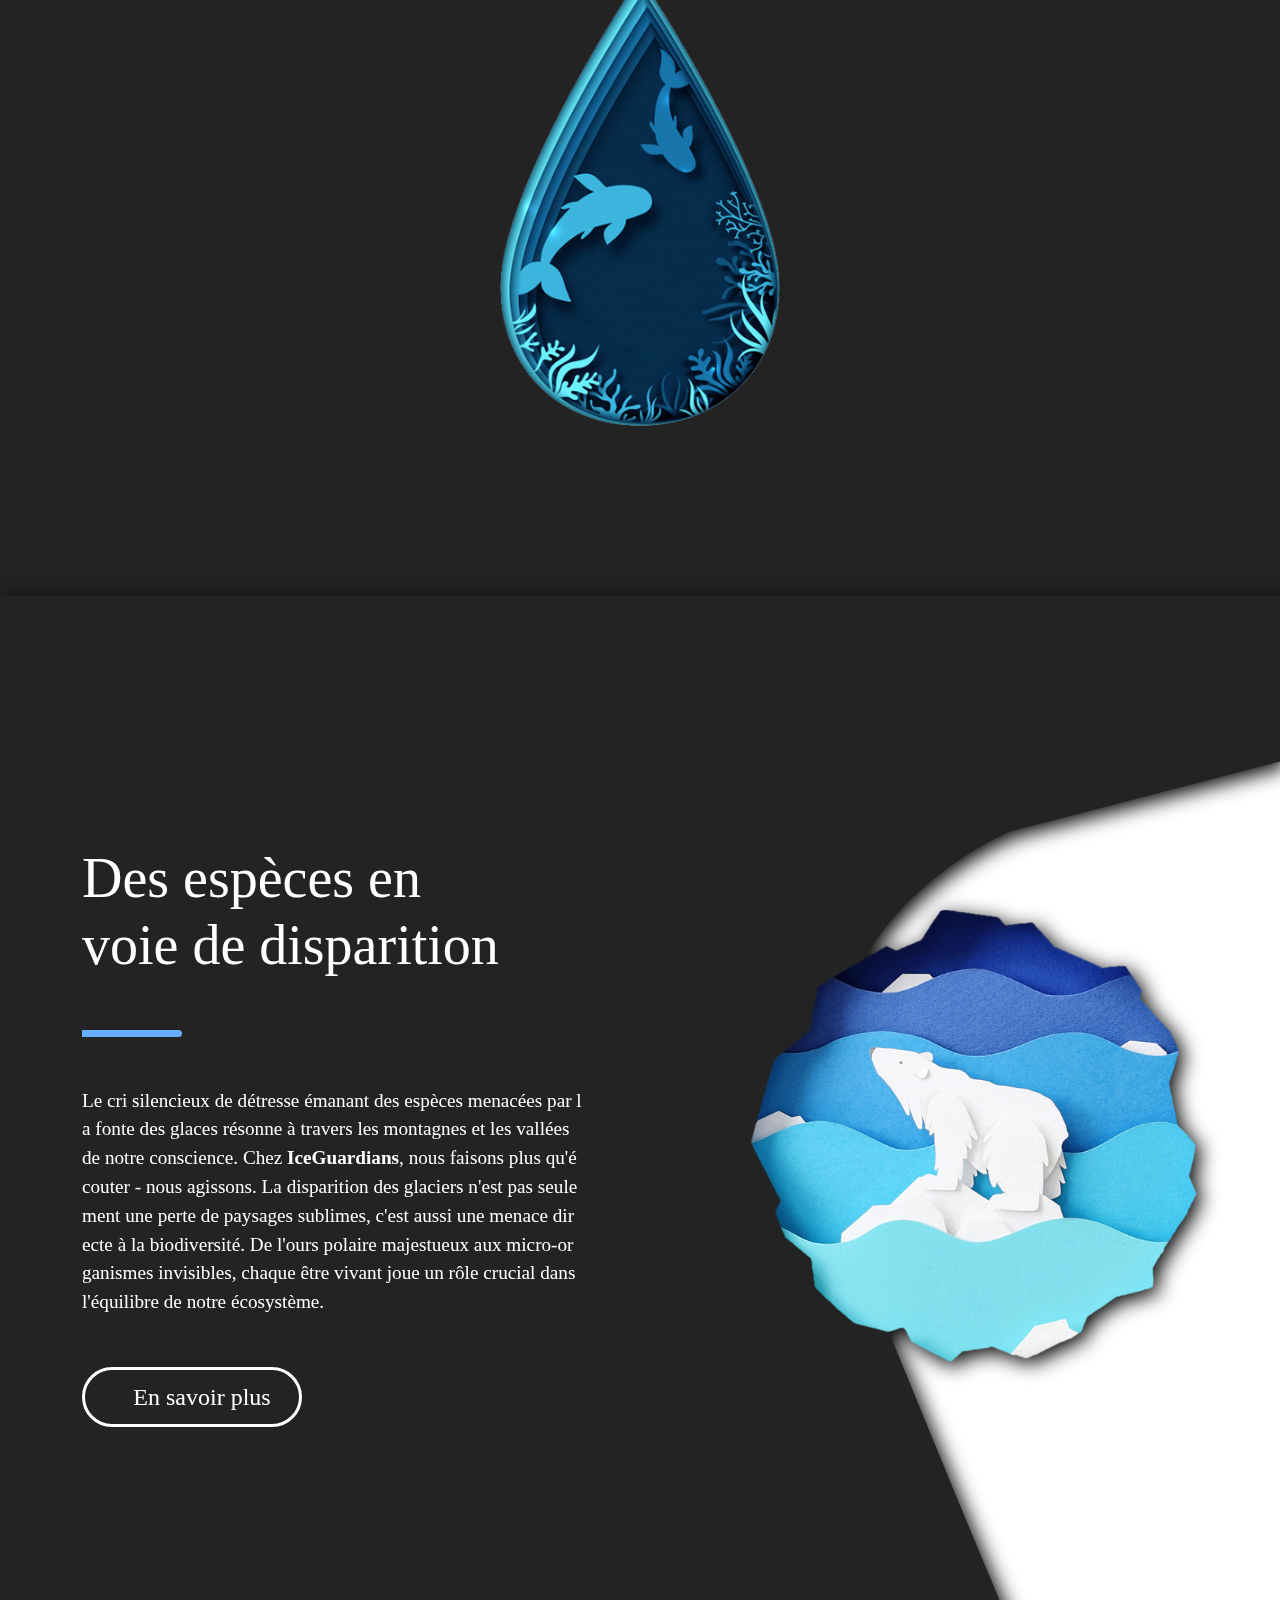
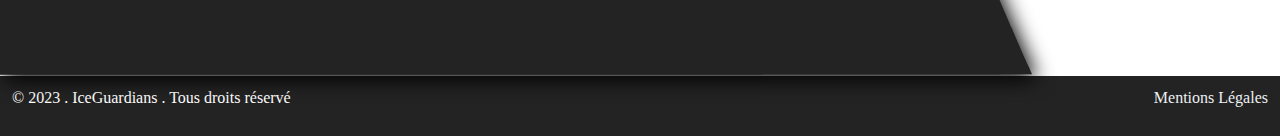
==== commit 33405ee4: "update footer" ====
--- a/Pages/index.html
+++ b/Pages/index.html
@@ -40,7 +40,7 @@
                       <a class="nav-link" href="#about">À propos</a>
                     </li>
                     <li class="nav-item last-item">
-                      <a class="nav-link" href="#">Nos Évènements </a>
+                      <a class="nav-link" href="Event.html">Nos Évènements </a>
                     </li>
                   </ul>
                   <a class="navbar-brand logo" href="#accueil">
@@ -152,8 +152,6 @@
                 <div class="col-md-6">
                     <ul class="footer-links">
                         <li><a href="#">Mentions Légales</a></li>
-                        <li><a href="#">Politique de confidentialité</a></li>
-                        <li><a href="#">Conditions d'utilisation</a></li>
                     </ul>
                 </div>
             </div>
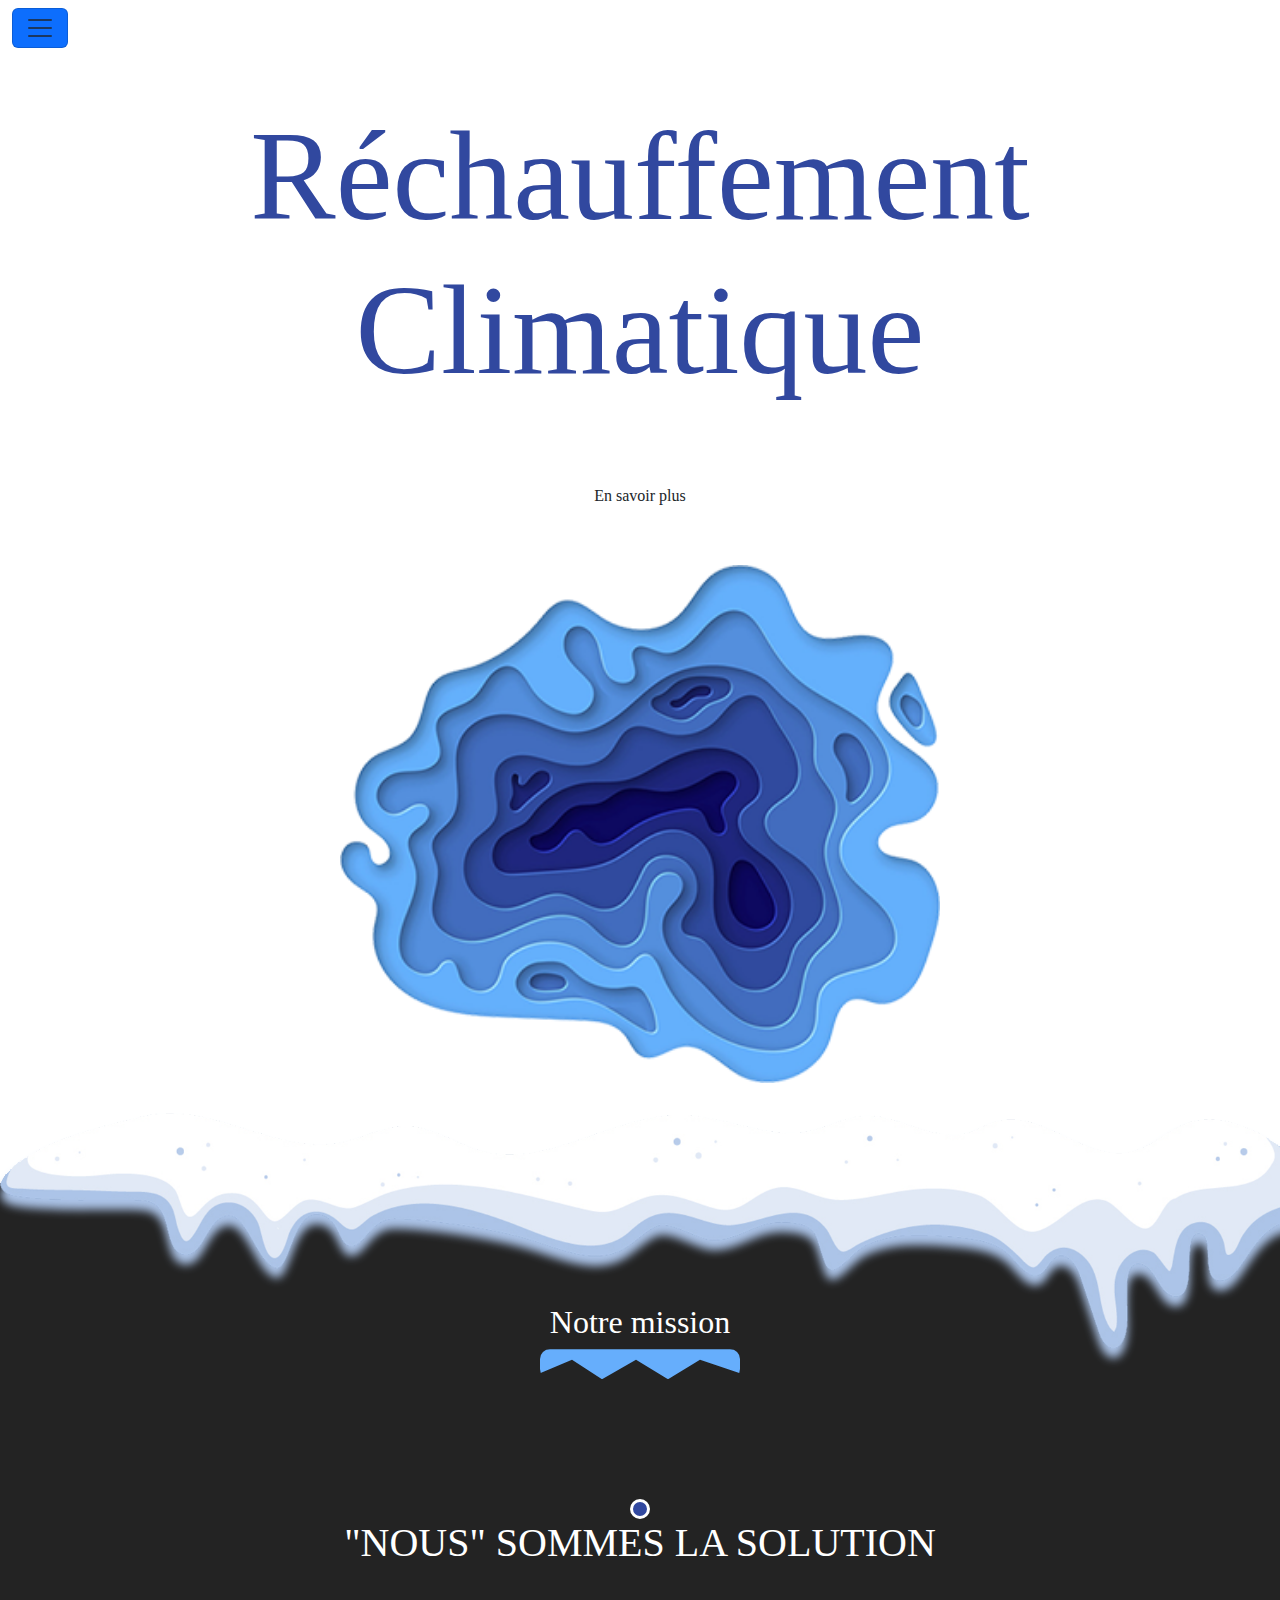
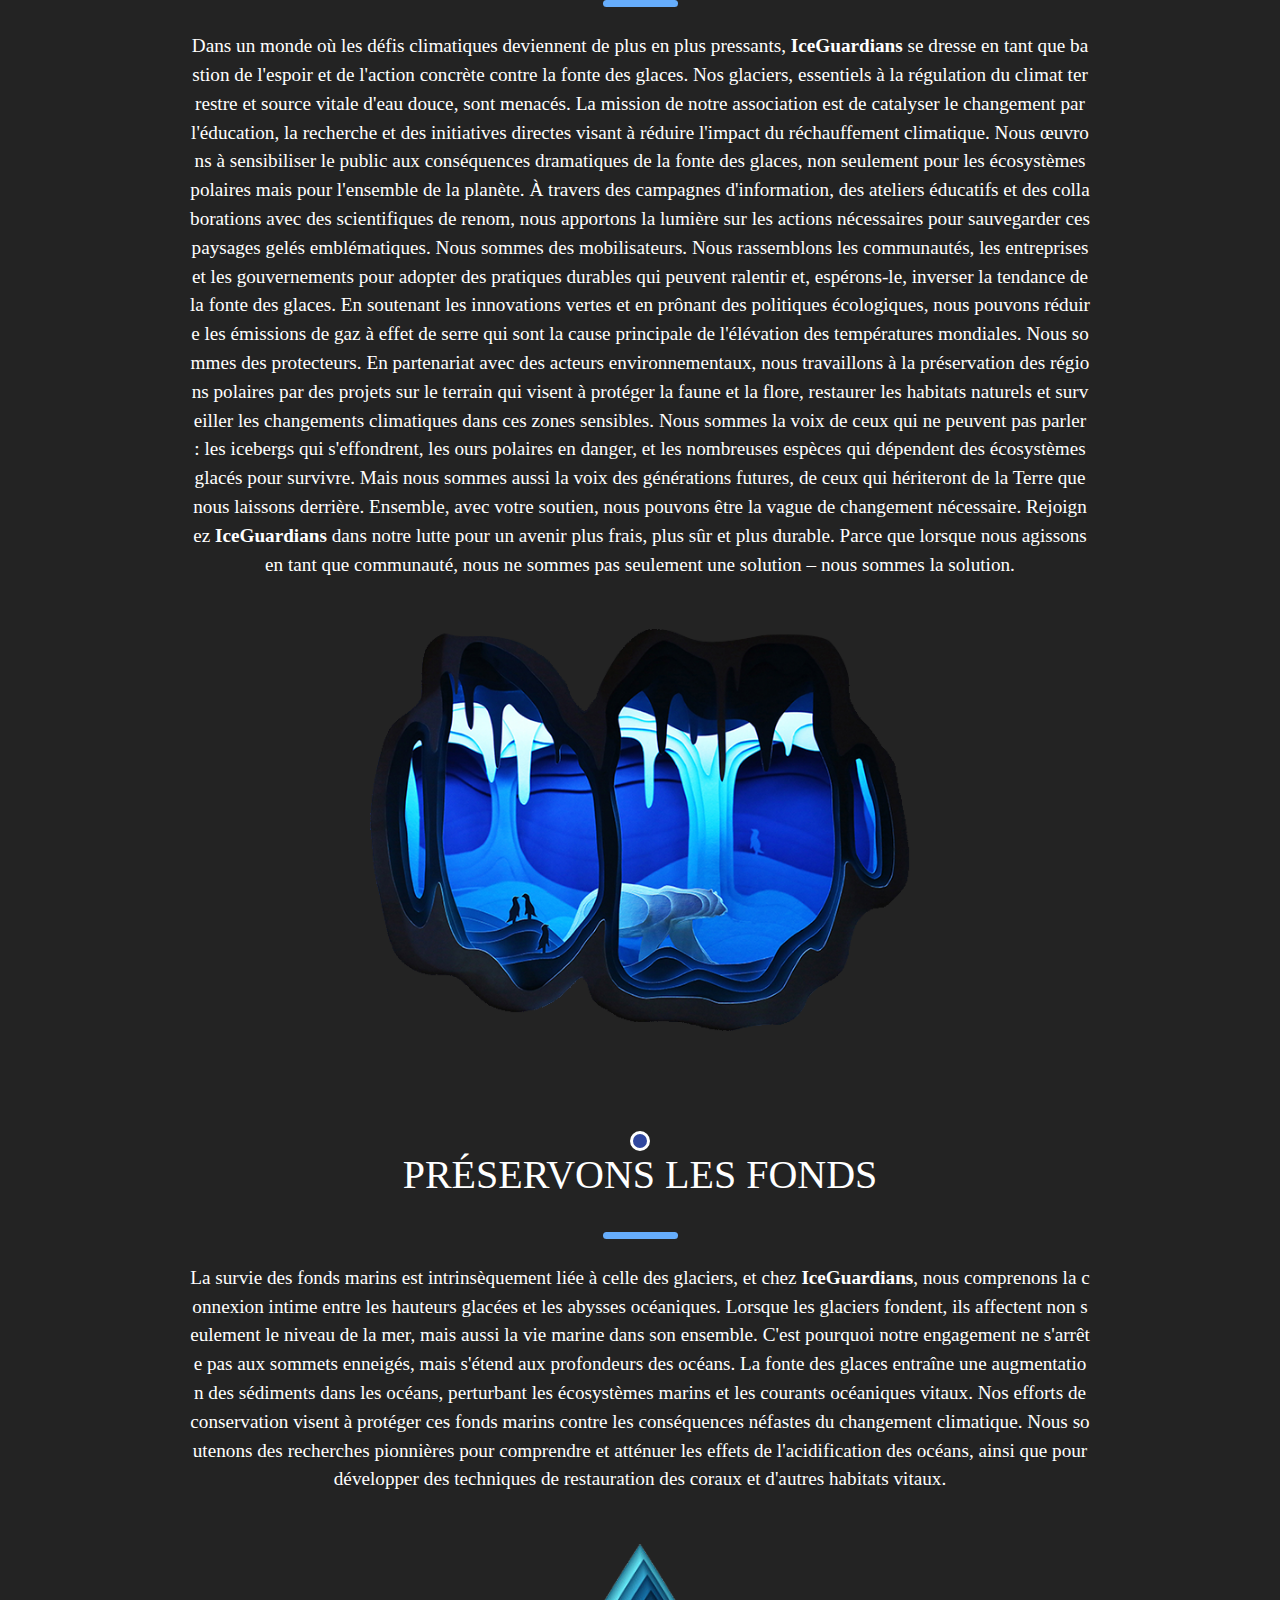
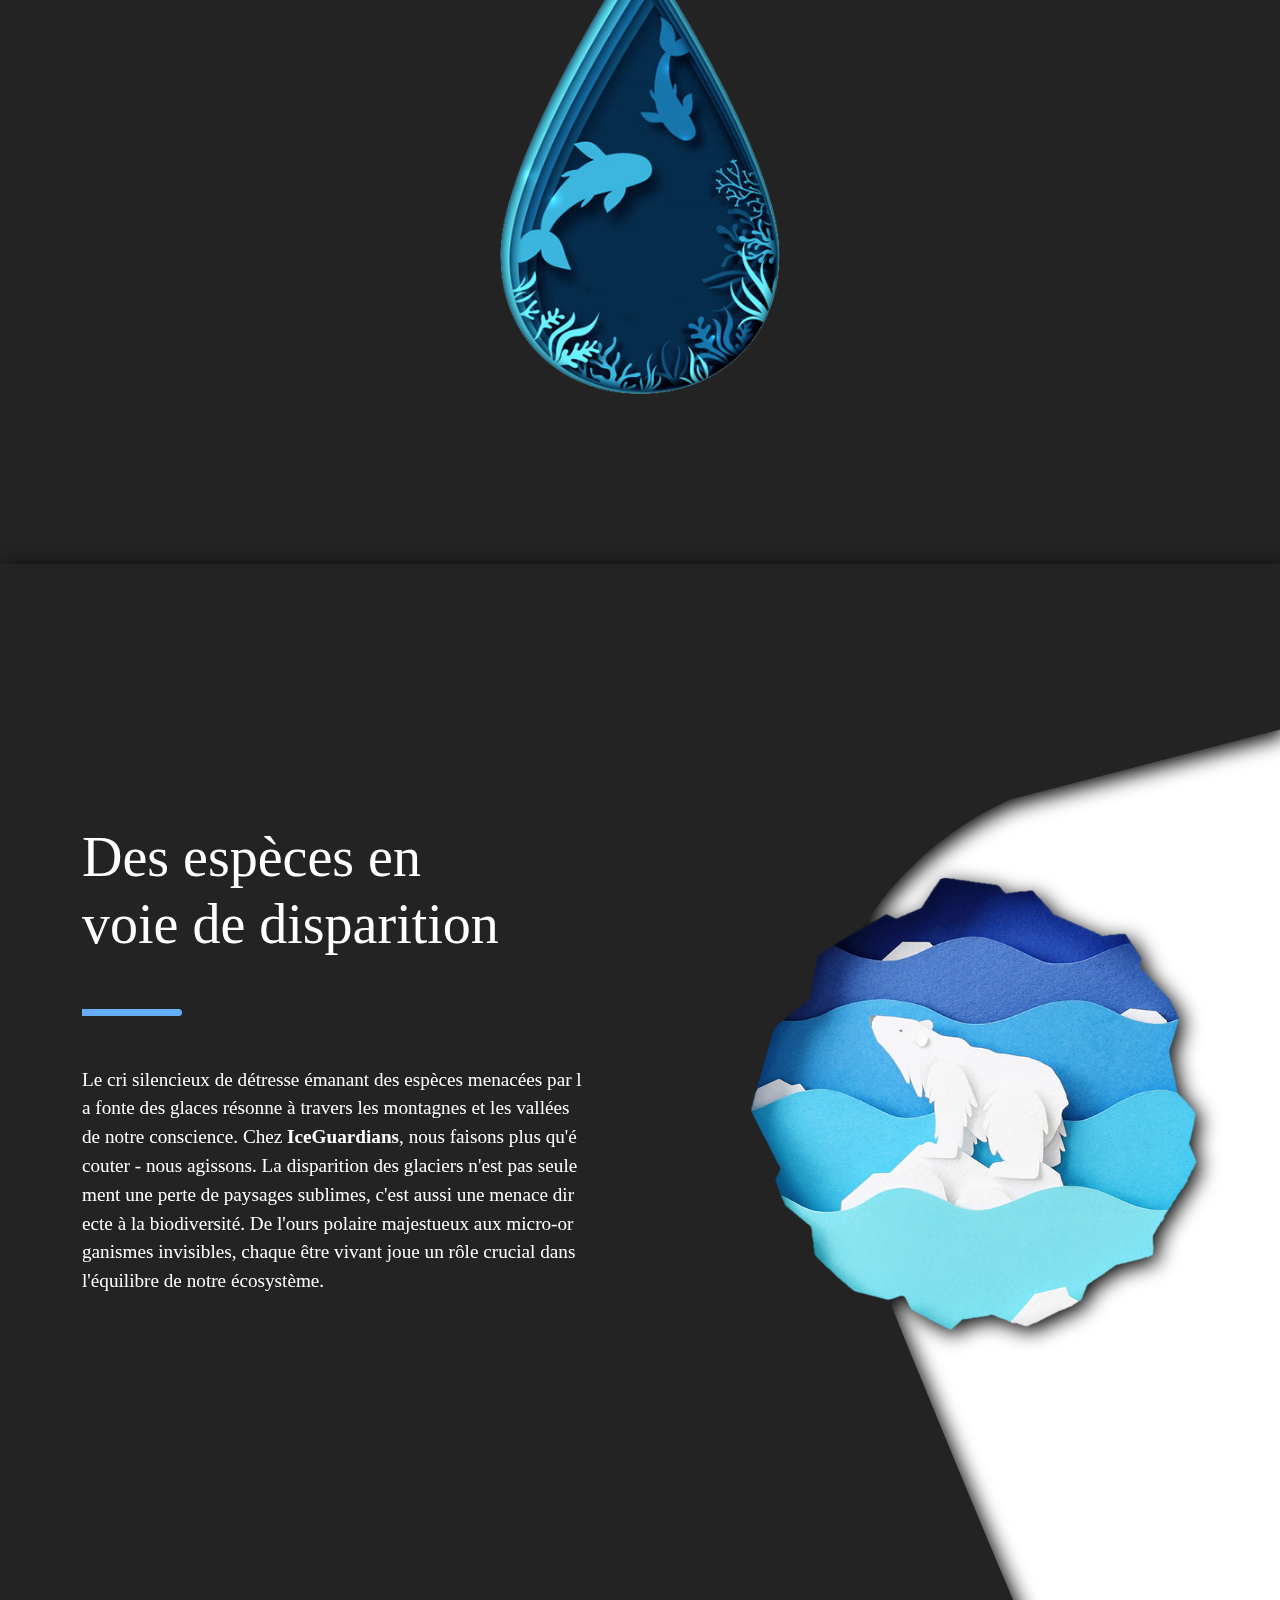
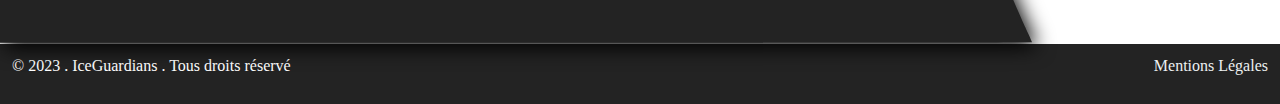
==== commit 1fd1591d: "Update error" ====
--- a/Pages/index.html
+++ b/Pages/index.html
@@ -4,11 +4,17 @@
 <head>
     <meta charset="UTF-8">
     <meta name="viewport" content="width=device-width, initial-scale=1.0">
+    <meta name="Maxime Gavinet" content="IceGuardians">
+    <meta name="description" content="IceGuardians est une association fictive dédiée à la sensibilisation et à la lutte contre la fonte des glaces. Découvrez nos missions et nos événements.">
+    <meta name="keywords" content="environnementaux, environnement, glaciers, protection, écologie, sensibilisation, association, animaux, fonte, climat">
+    <meta property="og:title" content="Rejoignez IceGuardians dans la lutte pour l'environnement">
+    <meta property="og:type" content="website">
+    <meta property="og:description" content="Découvrez comment IceGuardians contribue à la protection des glaciers et à la sensibilisation sur les enjeux environnementaux.">
     <link rel="stylesheet" href="../Assets/Bootstrap/bootstrap.min.css">
     <link rel="stylesheet" href="../Assets/CSS/styles.css">
     <link rel="stylesheet" href="https://cdnjs.cloudflare.com/ajax/libs/font-awesome/6.5.1/css/all.min.css"
         integrity="sha512-DTOQO9RWCH3ppGqcWaEA1BIZOC6xxalwEsw9c2QQeAIftl+Vegovlnee1c9QX4TctnWMn13TZye+giMm8e2LwA=="
-        crossorigin="anonymous" referrerpolicy="no-referrer" />
+        crossorigin="anonymous" referrerpolicy="no-referrer">
     <link href="https://db.onlinewebfonts.com/c/6a17929c7360288d1242981da7712dc3?family=Torus+Notched" rel="stylesheet">
     <title>IceGuardians</title>
 </head>
@@ -56,9 +62,9 @@
     <section id="accueil">
         <div class="sec1">
             <div class="container">
-                <h1>Réchauffement <br /> Climatique</h1>
-                <a target="_blank" href="https://fr.wikipedia.org/wiki/R%C3%A9chauffement_climatique">
-                    <button>En savoir plus <i class="fa-solid fa-arrow-right"></i></button>
+                <h1>Réchauffement <br> Climatique</h1>
+                <a class="btn" target="_blank" href="https://fr.wikipedia.org/wiki/R%C3%A9chauffement_climatique">
+                   En savoir plus <i class="fa-solid fa-arrow-right"></i>
                 </a>
                 <div class="bg-responsive">
                     <img src="../Assets/img/11.png" alt="bg-glace">
@@ -120,7 +126,7 @@
         <div class="sec3">
             <div class="container">
                 <div class="left">
-                    <h3>Des espèces en <br />
+                    <h3>Des espèces en <br>
                         voie de disparition
                     </h3>
                     <div class="separator"></div>
@@ -130,9 +136,9 @@
                         De l'ours polaire majestueux aux micro-organismes invisibles, chaque être vivant joue un rôle crucial dans l'équilibre de notre 
                         écosystème.     
                     </p>
-                    <a target="_blank"
+                    <a class="btn" target="_blank"
                         href="https://www.thecanadianencyclopedia.ca/fr/article/animaux-arctiques-en-voie-de-disparition-editorial">
-                        <button>En savoir plus <i class="fa-solid fa-arrow-right"></i></button>
+                        En savoir plus <i class="fa-solid fa-arrow-right"></i>
                     </a>
                 </div>
                 <div class="right">
@@ -151,7 +157,7 @@
                 </div>
                 <div class="col-md-6">
                     <ul class="footer-links">
-                        <li><a href="#">Mentions Légales</a></li>
+                        <li><a href="Mentions-Légales.html">Mentions Légales</a></li>
                     </ul>
                 </div>
             </div>
